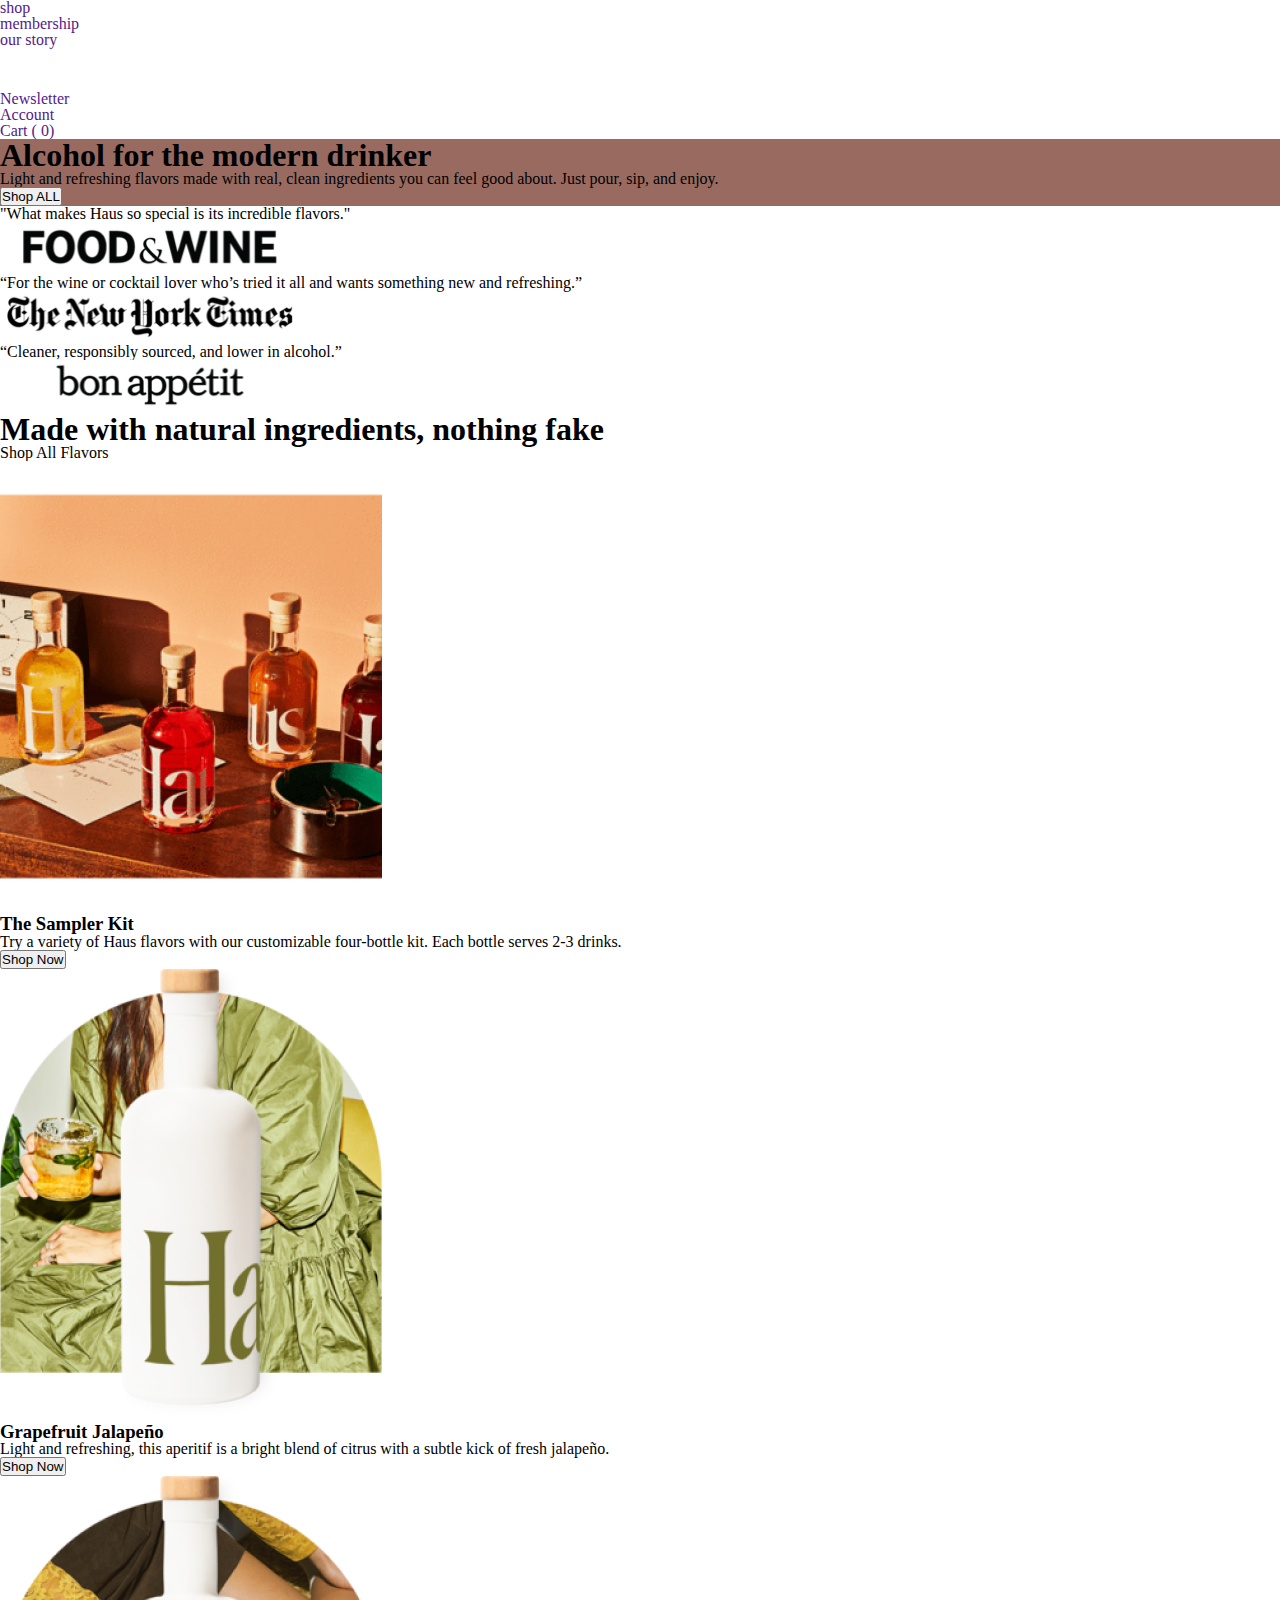
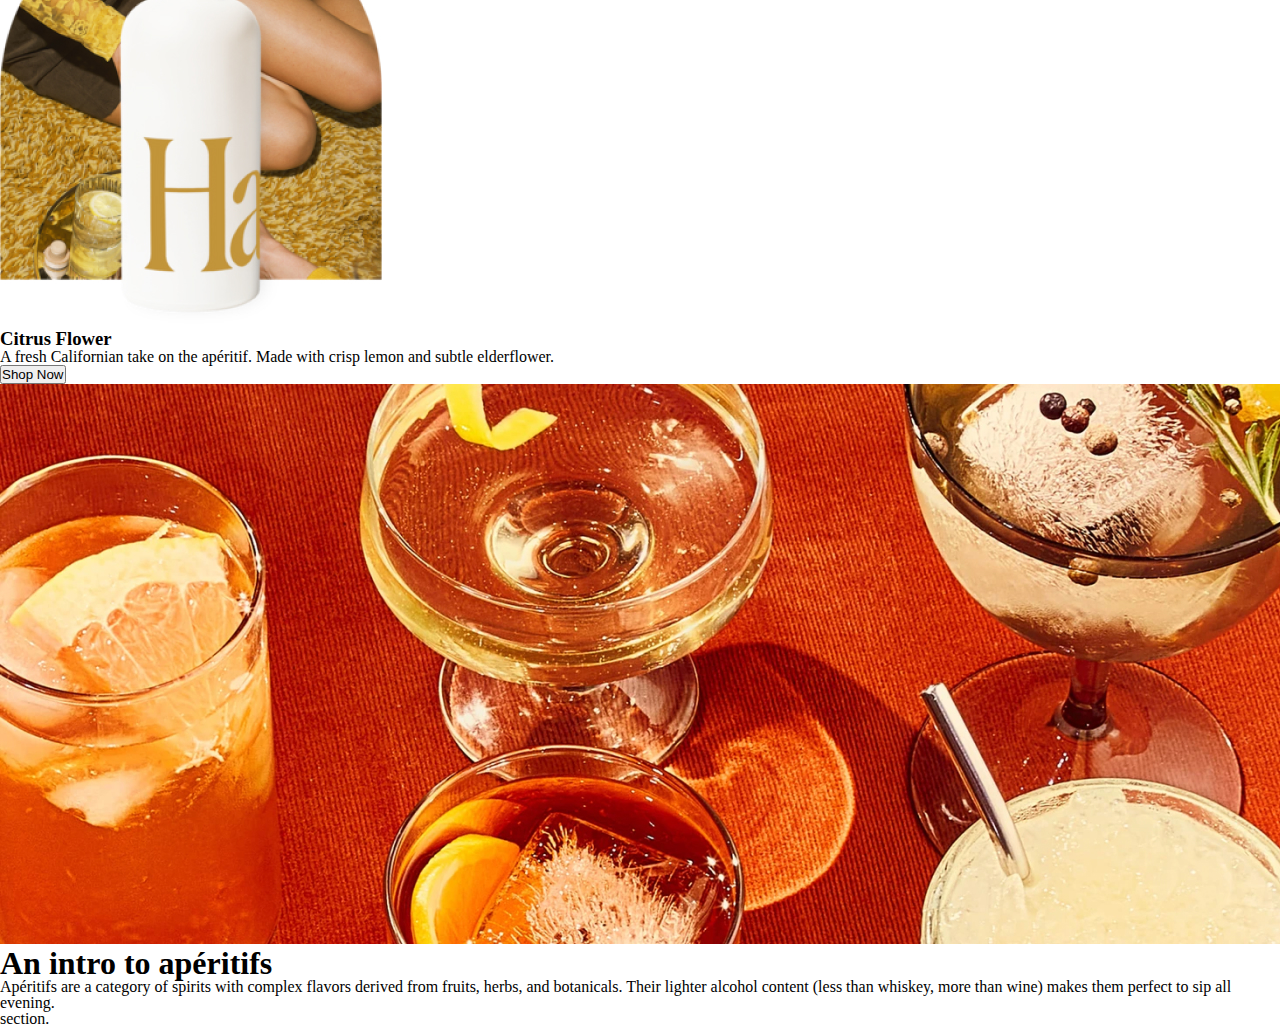
==== index.html @ b7e32de2 "added one more section" ====
<!DOCTYPE html>
<html lang="en">
<head>
    <meta charset="UTF-8">
    <meta name="viewport" content="width=device-width, initial-scale=1.0">
    <link rel="stylesheet" href="./css/reset.css">
    <link rel="stylesheet" href="./css/styles.css">
    <link href="//fonts.googleapis.com/css2?family=Roboto:wght@400;500;700;900&display=swap"  rel="stylesheet">
    <title>Haus</title>
</head>
<body>
    <div class="wrapper">
        <header class="header">

            <nav class="header_nav">
                    <ul class="nav_list">
                        <li class="nav_item"><a href="" class="nav_link">shop</a></li>
                        <li class="nav_item"><a href="" class="nav_link">membership</a></li>
                        <li class="nav_item"><a href="" class="nav_link">our story</a></li>
                    </ul>
            </nav>

            <div class="header_logo">
                <img src="./images/Vector.svg" alt="logo" class="logo_image">
            </div>

            <div class="header_block">
                <ul class="nav_list">
                    <li class="nav_item"><a href="" class="nav_link">Newsletter</a></li>
                    <li class="nav_item"><a href="" class="nav_link">Account</a></li>
                    <li class="nav_item"><a href="" class="nav_link">Cart ( 0)</a></li>
                </ul>
            </div>
        </header>

        <section class="drinks">
            <div class="drinks_left"></div>
            <div class="drinks_right">
                <h1 class="drinks_title">Alcohol for the modern drinker</h1>
                <p class="drinks_text">Light and refreshing flavors made with real, clean ingredients you can feel good about. Just pour, sip, and enjoy.</p>
                <button class="drinks_btn">Shop ALL</button>
            </div>
        </section>

        <section class="brands">
            <ul class="brands_list">
                <li class="brands_item">
                    <p class="brands_text">"What makes Haus so special is its incredible flavors."</p>
                    <img src="./images/food_wine.jpg" alt="photo" class="brands_image">
                </li>
                <li class="brands_item">
                    <p class="brands_text">“For the wine or cocktail lover who’s tried it all and wants something new and refreshing.”</p>
                    <img src="./images/new_york_time.jpg" alt="photo" class="brands_image">
                </li>
                <li class="brands_item">
                    <p class="brands_text">“Cleaner, responsibly sourced, and lower in alcohol.”</p>
                    <img src="./images/bon_appertit.jpg" alt="photo" class="brands_image">
                </li>
            </ul>
        </section>

        <section class="natural">
            <h1 class="natural_title">Made with natural ingredients, nothing fake</h1>
            <p class="natural_text">Shop All Flavors</p>
            <div class="natural_block">
                <ul class="natural_list">
                    <li class="natural_item">
                        <img src="./images/natural1.jpg" alt="photo" class="natural_image">
                        <h3 class="natural_sub_title">The Sampler Kit</h3>
                        <p class="natural_sub_text">Try a variety of Haus flavors with our customizable four-bottle kit. Each bottle serves 2-3 drinks.</p>
                        <button class="natural_btn">Shop Now</button>
                    </li>
                    <li class="natural_item">
                        <img src="./images/natural2.jpg" alt="photo" class="natural_image">
                        <h3 class="natural_sub_title">Grapefruit Jalapeño</h3>
                        <p class="natural_sub_text">Light and refreshing, this aperitif is a bright blend of citrus with a subtle kick of fresh jalapeño.</p>
                        <button class="natural_btn">Shop Now</button>
                    </li>
                    <li class="natural_item">
                        <img src="./images/natural3.jpg" alt="photo" class="natural_image">
                        <h3 class="natural_sub_title">Citrus Flower</h3>
                        <p class="natural_sub_text">A fresh Californian take on the apéritif. Made with crisp lemon and subtle elderflower.</p>
                        <button class="natural_btn">Shop Now</button>
                    </li>
                </ul>
            </div>
        </section>

        <section class="lemonade">
            <div class="lemonade_block">
                <img src="./images/lemonade.jpg" alt="photo" class="lemonade_image">
            </div>

            <div class="lemonade_text_block">
                <h1 class="lemonade_title">An intro to apéritifs</h1>
                <p class="lemonade_text">Apéritifs are a category of spirits with complex flavors derived from fruits, herbs, and botanicals. Their lighter alcohol content (less than whiskey, more than wine) makes them perfect to sip all evening.</p>
            </div>
        </section>

        section.
    </div>
</body>
</html>
---- css/styles.css ----
.drinks_left {
    background-image: url(/images/drinks.jpg);
}

.drinks_right {
    background-color: #996B60;
}
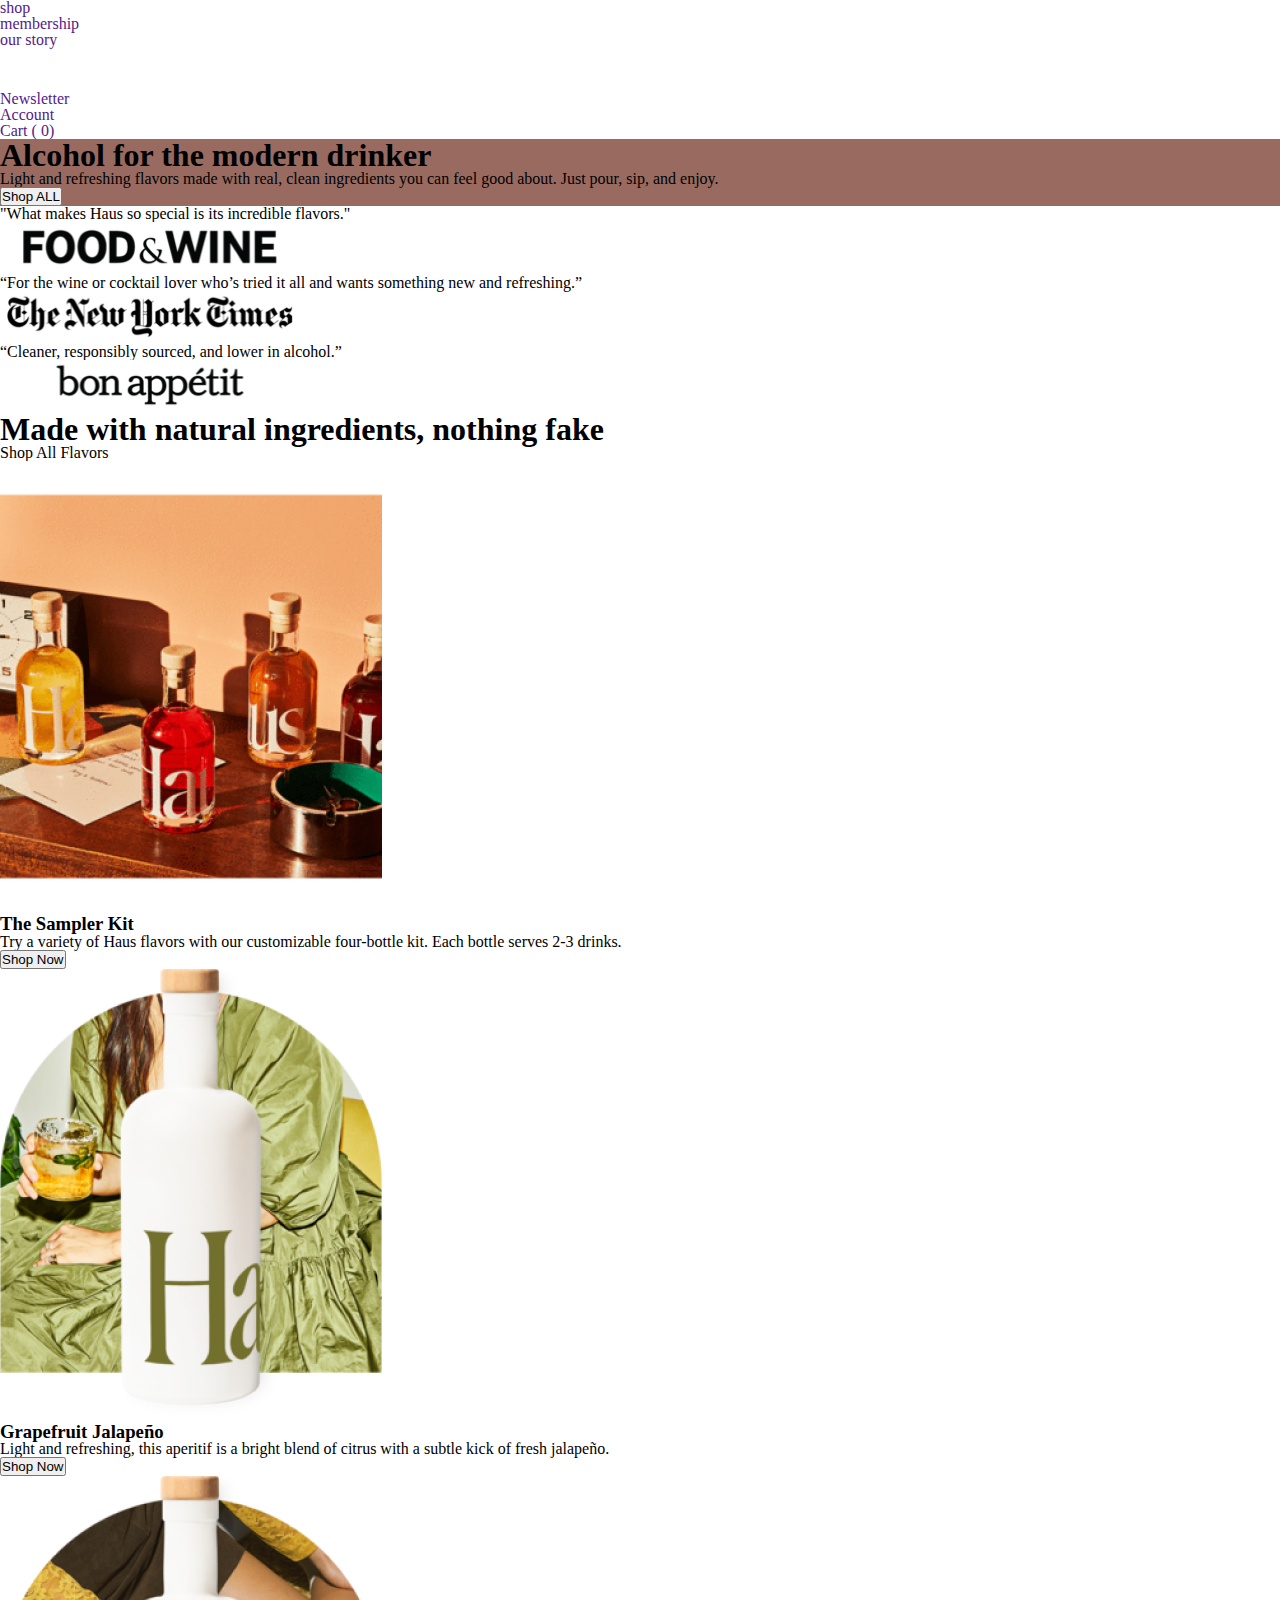
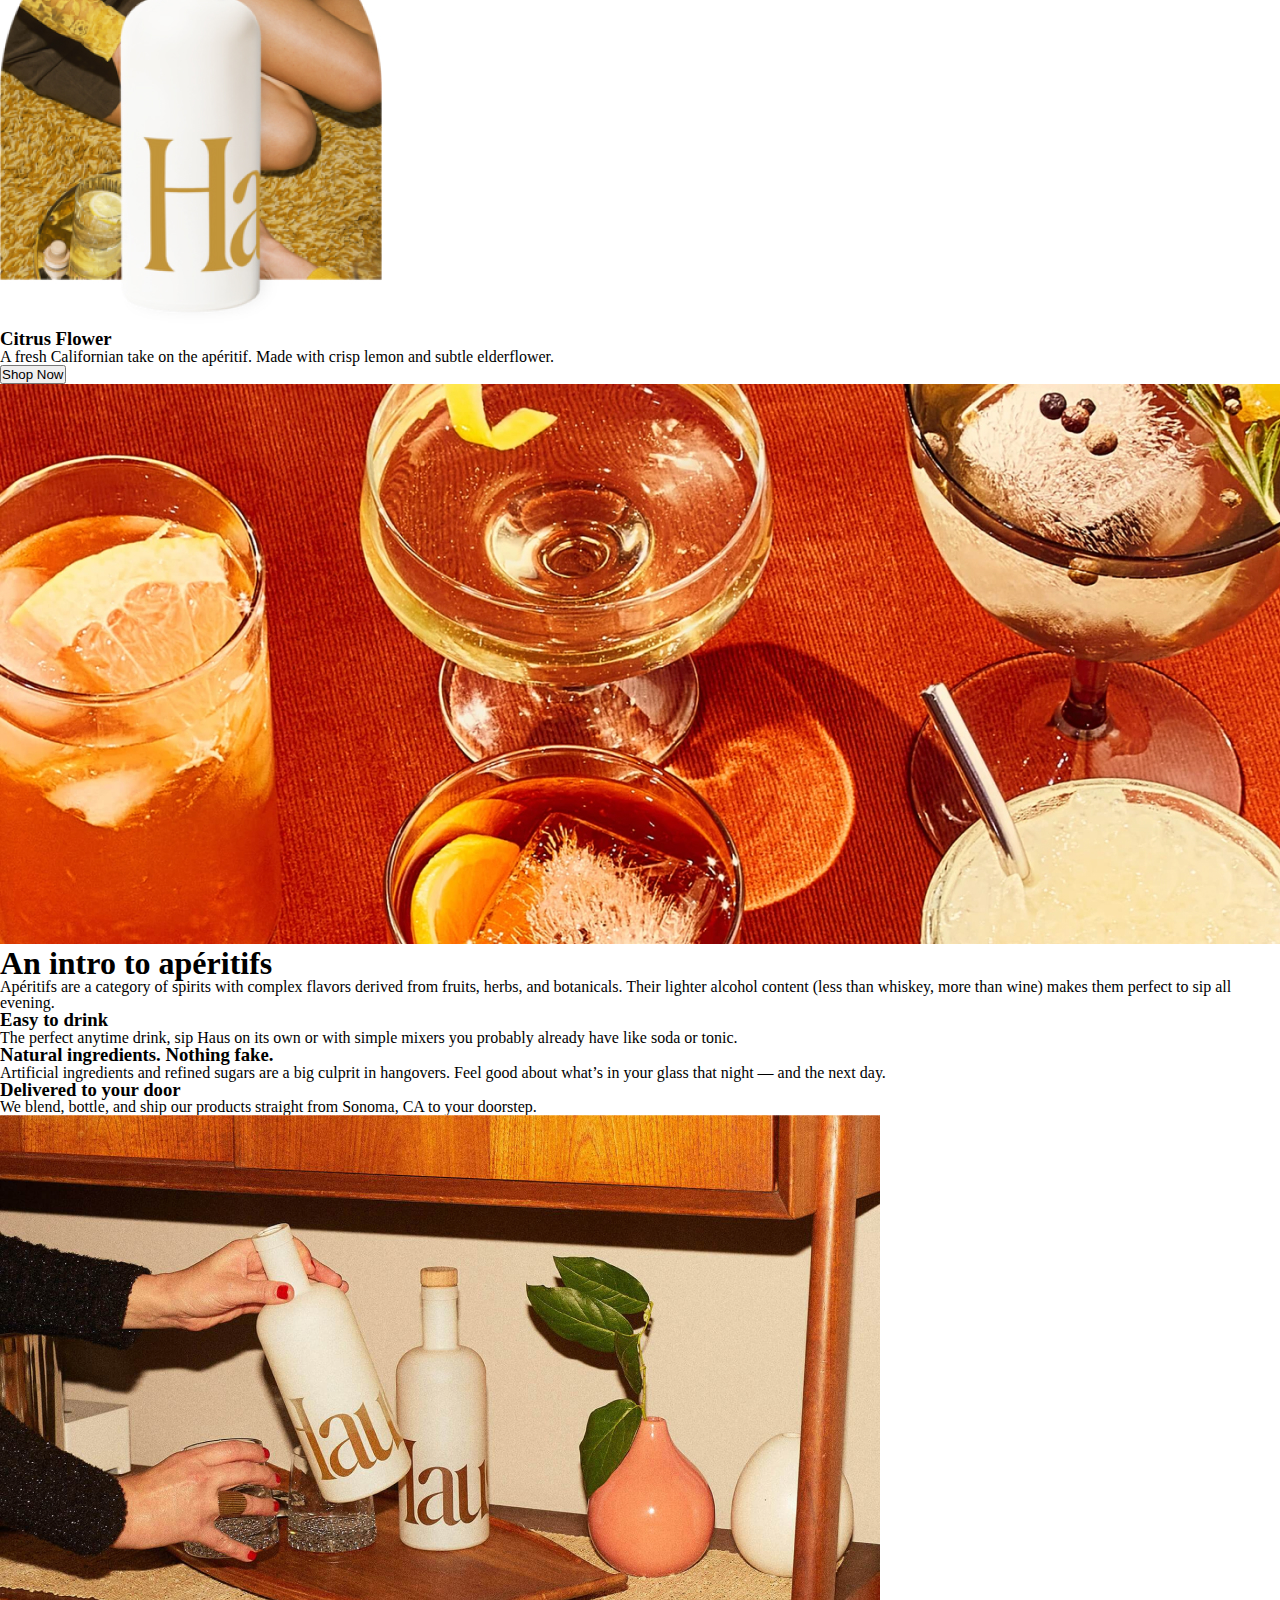
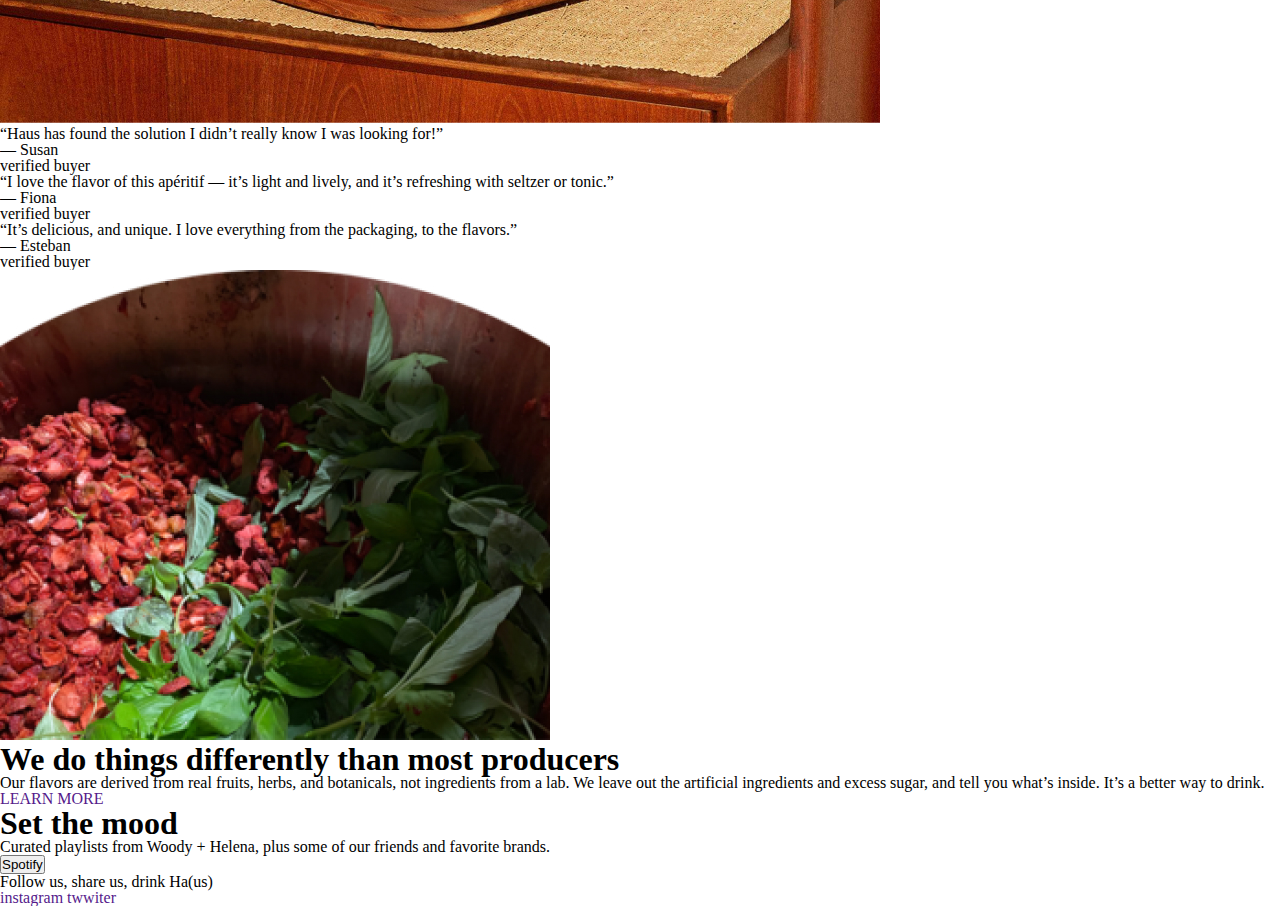
==== commit b9734c73: "added almost full markup" ====
--- a/index.html
+++ b/index.html
@@ -97,7 +97,73 @@
             </div>
         </section>
 
-        section.
+        <section class="easy">
+            <div class="easy_left">
+                <ul class="easy_list">
+                    <li class="easy_item">
+                        <h3 class="easy_title">Easy to drink</h3>
+                        <p class="easy_text">The perfect anytime drink, sip Haus on its own or with simple mixers you probably already have like soda or tonic.</p>
+                    </li>
+                    <li class="easy_item">
+                        <h3 class="easy_title">Natural ingredients. Nothing fake.</h3>
+                        <p class="easy_text">Artificial ingredients and refined sugars are a big culprit in hangovers. Feel good about what’s in your glass that night — and the next day.</p>
+                    </li>
+                    <li class="easy_item">
+                        <h3 class="easy_title">Delivered to your door</h3>
+                        <p class="easy_text">We blend, bottle, and ship our products straight from Sonoma, CA to your doorstep.</p>
+                    </li>
+                </ul>
+            </div>
+            <div class="easy_right">
+                <img src="./images/easy.jpg" alt="" class="easy_image">
+            </div>
+        </section>
+
+        <section class="notes">
+            <ul class="notes_list">
+                <li class="notes_item">
+                    <p class="notes_text">“Haus has found the solution I didn’t really know I was looking for!”</p>
+                    <p class="notes_text">— Susan</p>
+                    <p class="notes_sub_text">verified buyer</p>
+                </li>
+                <li class="notes_item">
+                    <p class="notes_text">“I love the flavor of this apéritif — it’s light and lively, and it’s refreshing with seltzer or tonic.”</p>
+                    <p class="notes_text">— Fiona</p>
+                    <p class="notes_sub_text">verified buyer</p>
+                </li>
+                <li class="notes_item">
+                    <p class="notes_text">“It’s delicious, and unique. I love everything from the packaging, to the flavors.”</p>
+                    <p class="notes_text">— Esteban</p>
+                    <p class="notes_sub_text">verified buyer</p>
+                </li>
+            </ul>
+        </section>
+
+        <section class="producers">
+            <div class="producers_left">
+                <img src="./images/producers.jpg" alt="photo" class="producers_image">
+            </div>
+            <div class="producers_right">
+                <h1 class="producers_title">We do things differently than most producers</h1>
+                <p class="producers_text">Our flavors are derived from real fruits, herbs, and botanicals, not ingredients from a lab. We leave out the artificial ingredients and excess sugar, and tell you what’s inside. It’s a better way to drink.</p>
+                <a href="" class="producers_link">LEARN MORE</a>
+            </div>
+        </section>
+
+        <section class="mood">
+            <div class="mood_block">
+                <h1 class="mood_title">Set the mood</h1>
+                <p class="mood_text">Curated playlists from Woody + Helena, plus some of our friends and favorite brands.</p>
+                <button class="mood_btn">Spotify</button>
+            </div>
+
+            <div class="mood_bottom_block">
+                <p class="mood_sub_text">Follow us, share us, drink Ha(us)</p>
+                <a href="" class="mood_link">instagram</a>
+                <a href="" class="mood_link">twwiter</a>
+                <a href="" class="mood_link"></a>
+            </div>
+        </section>
     </div>
 </body>
 </html>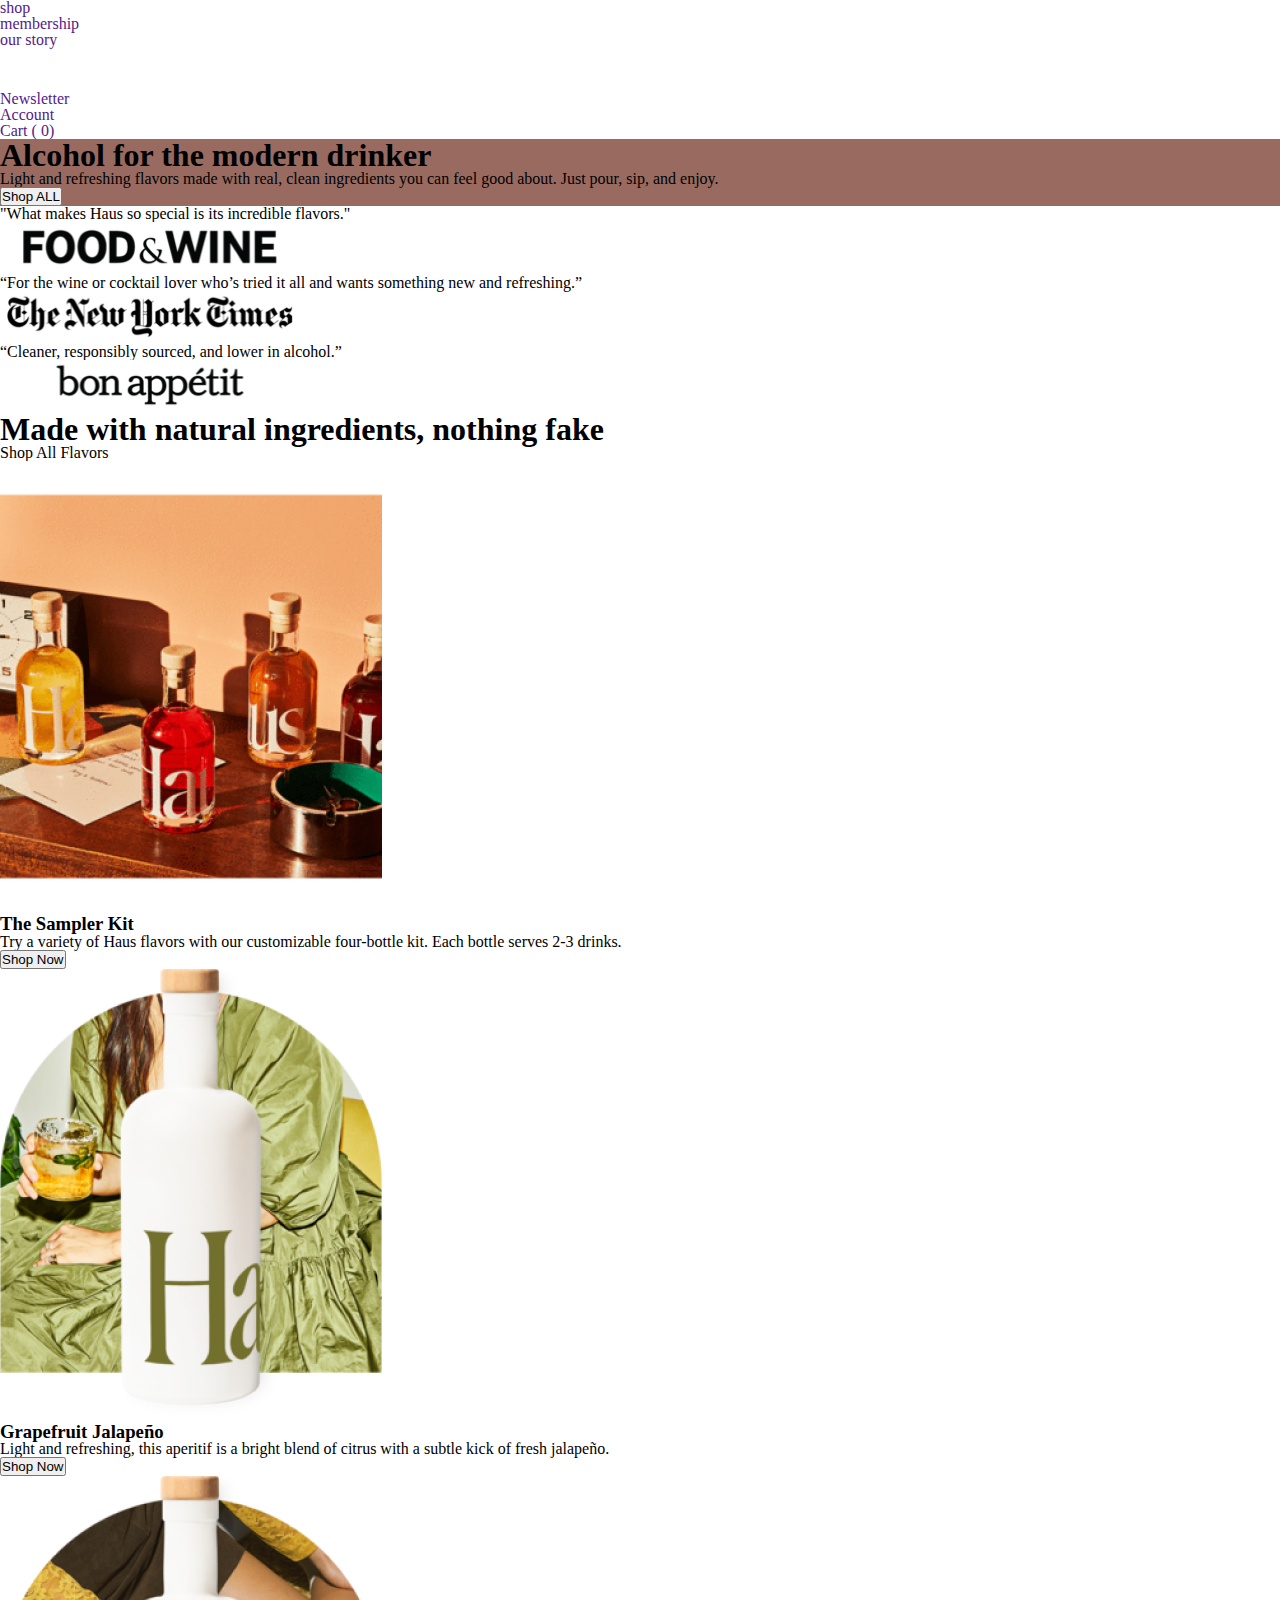
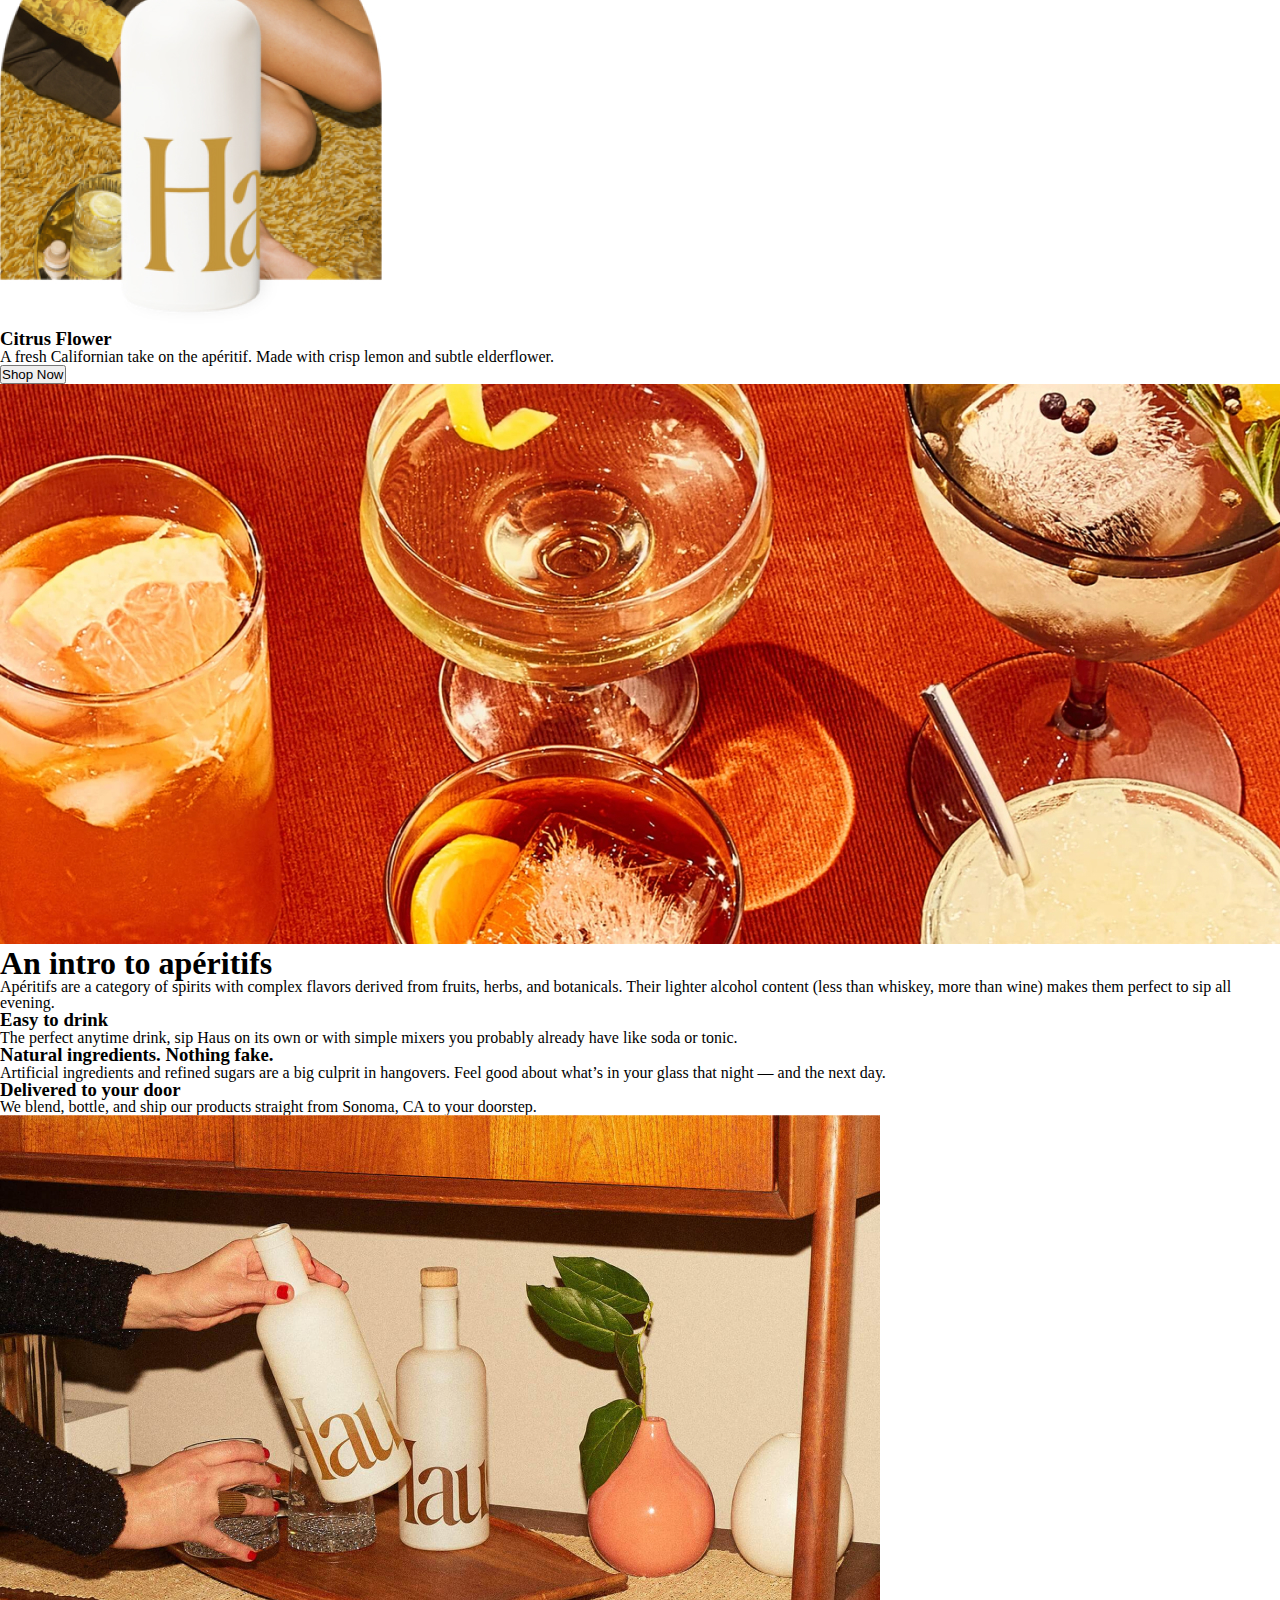
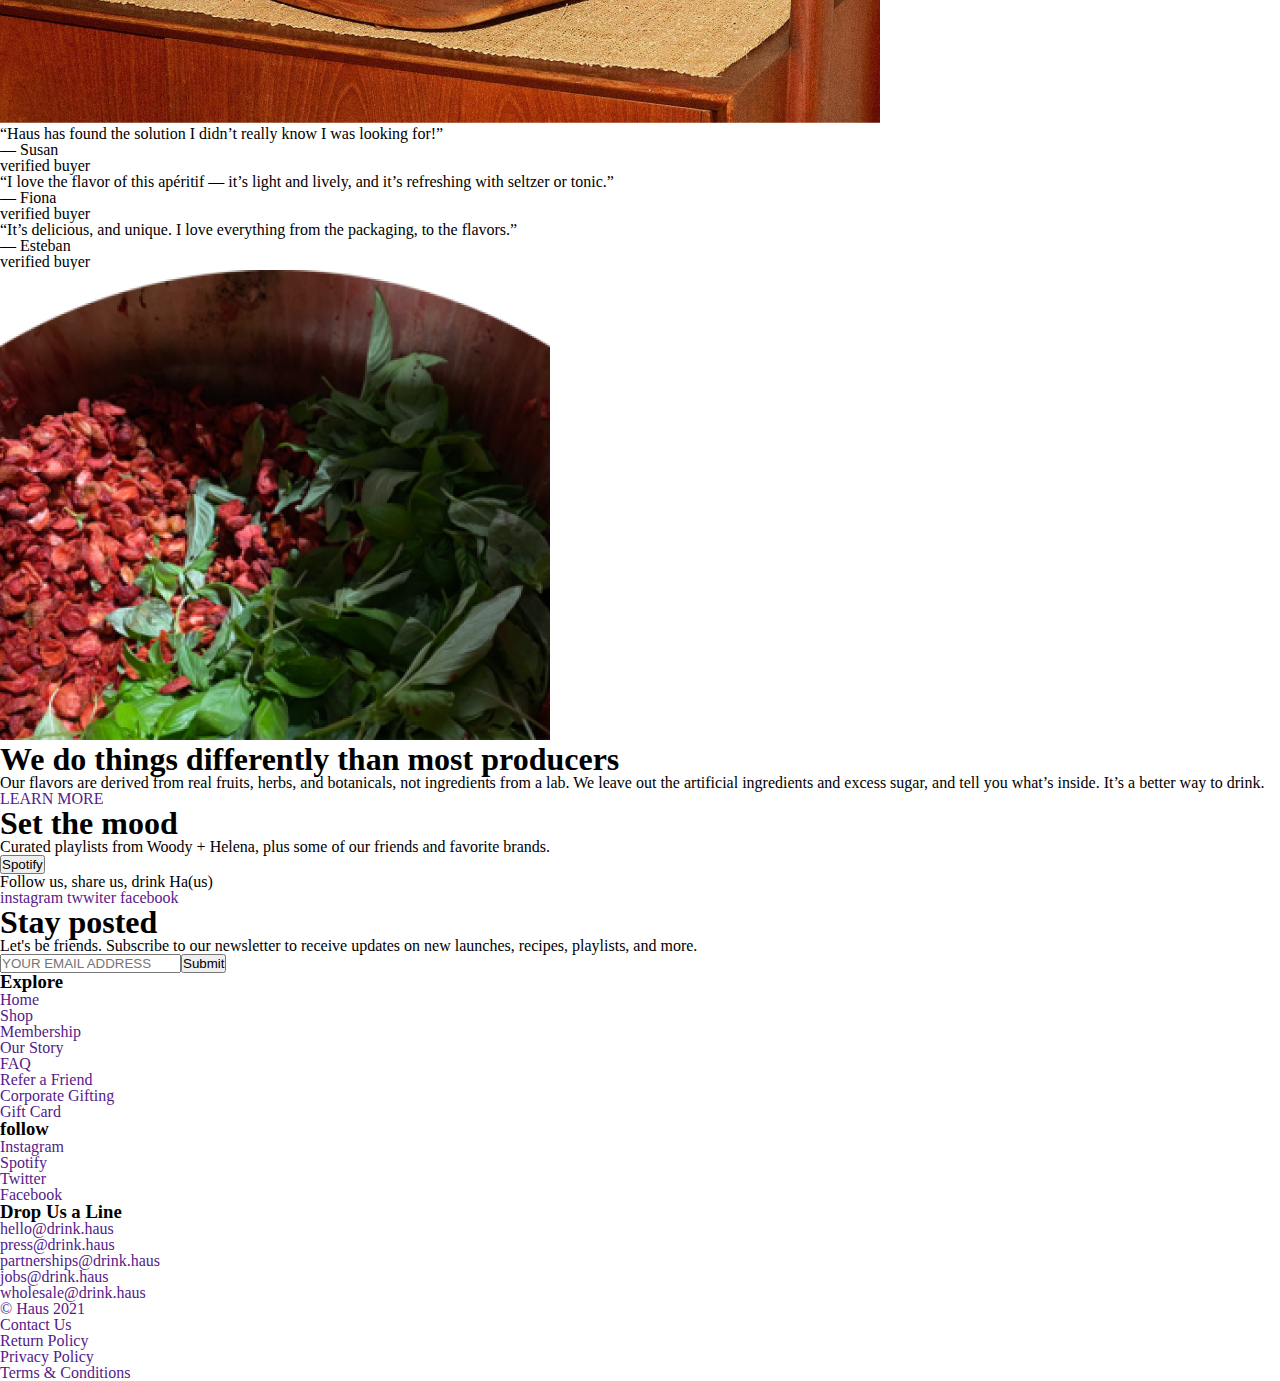
==== commit 4be4cf8c: "added full markup" ====
--- a/index.html
+++ b/index.html
@@ -161,9 +161,64 @@
                 <p class="mood_sub_text">Follow us, share us, drink Ha(us)</p>
                 <a href="" class="mood_link">instagram</a>
                 <a href="" class="mood_link">twwiter</a>
-                <a href="" class="mood_link"></a>
-            </div>
-        </section>
+                <a href="" class="mood_link">facebook</a>
+            </div>
+        </section>
+
+        <footer class="footer">
+            <div class="stay_footer_block">
+                <h1 class="stay_title">Stay posted</h1>
+                <p class="stay_text">Let's be friends. Subscribe to our newsletter to receive updates on new launches, recipes, playlists, and more.</p>
+                <div class="footer_email_block">
+                    <input type="email" class="email" placeholder="YOUR EMAIL ADDRESS"><button class="email_btn">Submit</button>
+                </div>
+            </div>
+
+            <div class="explore_block">
+                <h3 class="explore_title">Explore</h3>
+                <ul class="explore_list">
+                    <li class="explore_item"><a href="" class="explore_link">Home</a></li>
+                    <li class="explore_item"><a href="" class="explore_link">Shop</a></li>
+                    <li class="explore_item"><a href="" class="explore_link">Membership</a></li>
+                    <li class="explore_item"><a href="" class="explore_link">Our Story</a></li>
+                    <li class="explore_item"><a href="" class="explore_link">FAQ</a></li>
+                    <li class="explore_item"><a href="" class="explore_link">Refer a Friend</a></li>
+                    <li class="explore_item"><a href="" class="explore_link">Corporate Gifting</a></li>
+                    <li class="explore_item"><a href="" class="explore_link">Gift Card</a></li>
+                </ul>
+            </div>
+
+            <div class="follow_block">
+                <h3 class="follow_title">follow</h3>
+                <ul class="follow_list">
+                    <li class="follow_item"><a href="" class="follow_link">Instagram</a></li>
+                    <li class="follow_item"><a href="" class="follow_link">Spotify</a></li>
+                    <li class="follow_item"><a href="" class="follow_link">Twitter</a></li>
+                    <li class="follow_item"><a href="" class="follow_link">Facebook</a></li>
+                </ul>
+            </div>
+
+            <div class="drop_block">
+                <h3 class="drop_title">Drop Us a Line</h3>
+                <ul class="drop_list">
+                    <li class="drop_item"><a href="" class="drop_link">hello@drink.haus</a></li>
+                    <li class="drop_item"><a href="" class="drop_link">press@drink.haus</a></li>
+                    <li class="drop_item"><a href="" class="drop_link">partnerships@drink.haus</a></li>
+                    <li class="drop_item"><a href="" class="drop_link">jobs@drink.haus</a></li>
+                    <li class="drop_item"><a href="" class="drop_link">wholesale@drink.haus</a></li>
+                </ul>
+            </div>
+
+            <div class="policy_block">
+                <ul class="policy_list">
+                    <li class="policy_item"><a href="" class="policy_link">© Haus 2021</a></li>
+                    <li class="policy_item"><a href="" class="policy_link">Contact Us</a></li>
+                    <li class="policy_item"><a href="" class="policy_link">Return Policy</a></li>
+                    <li class="policy_item"><a href="" class="policy_link">Privacy Policy</a></li>
+                    <li class="policy_item"><a href="" class="policy_link">Terms & Conditions</a></li>
+                </ul>
+            </div>
+        </footer>
     </div>
 </body>
 </html>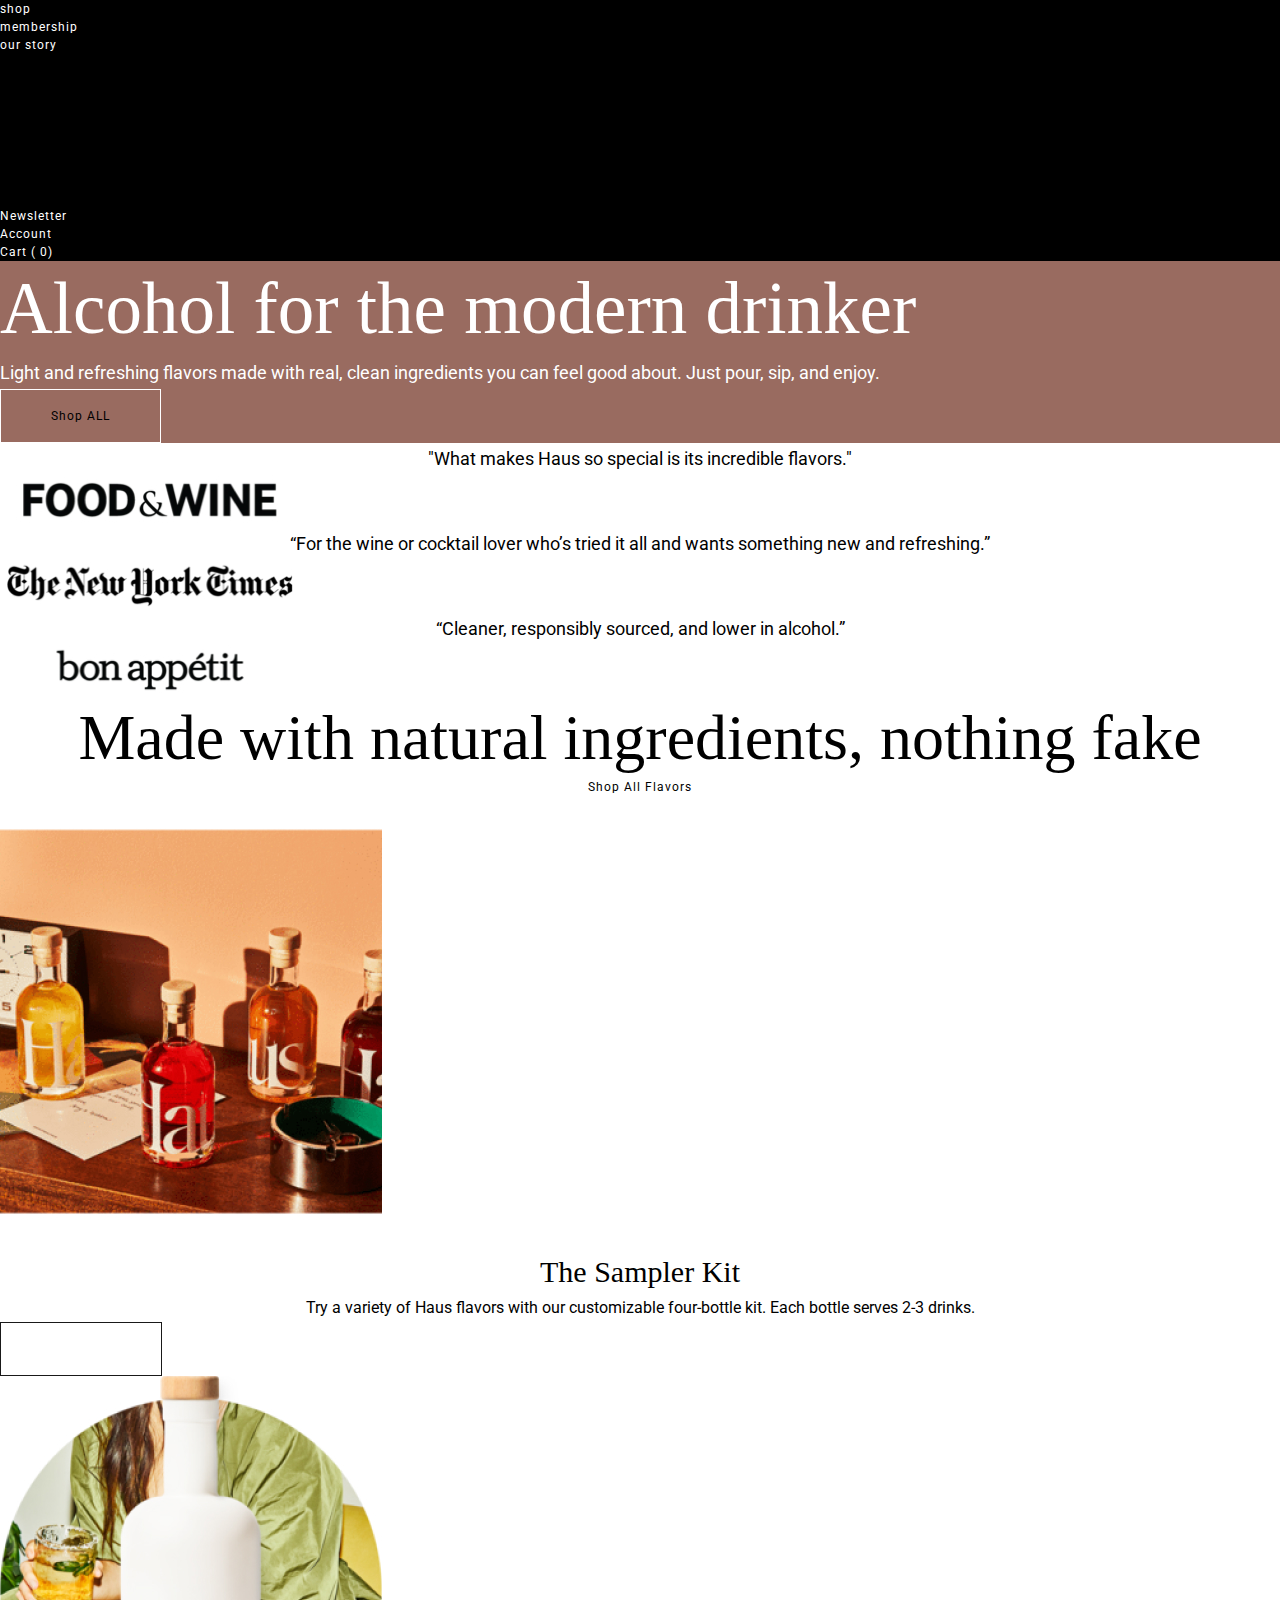
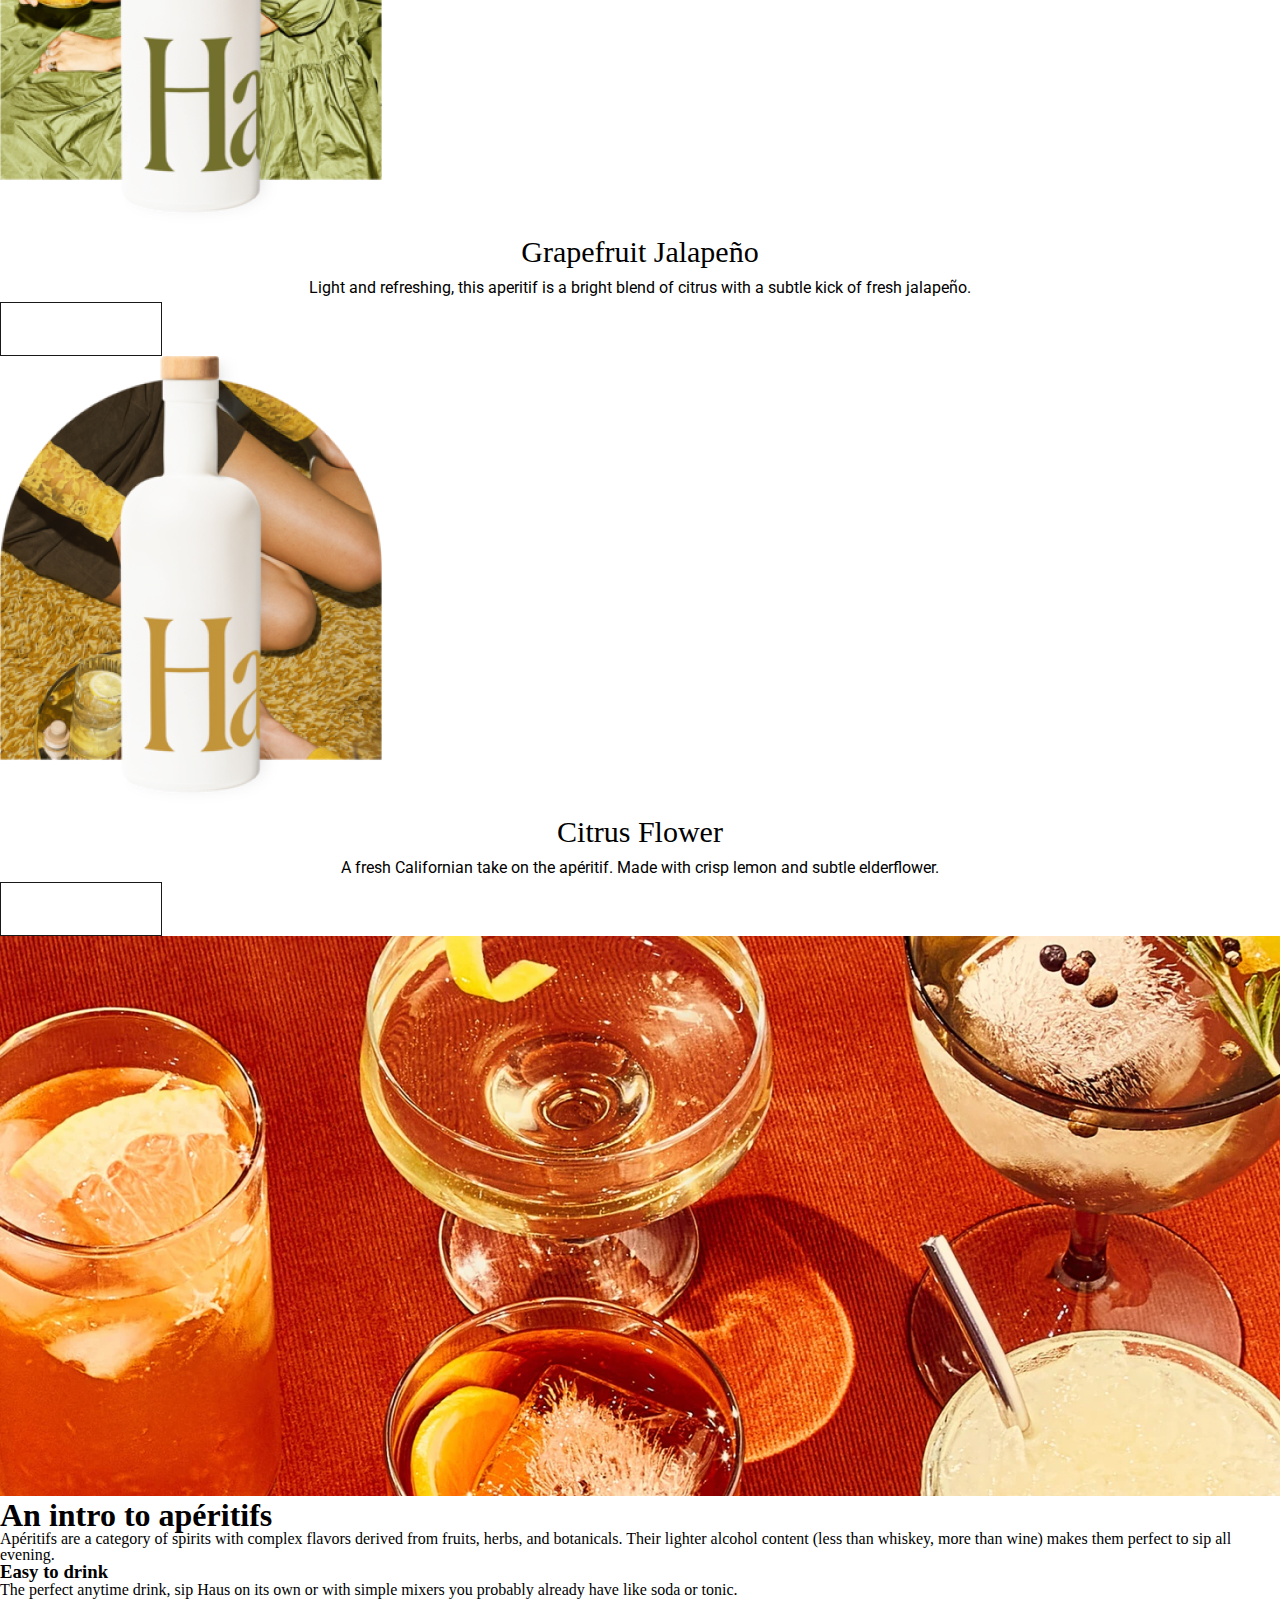
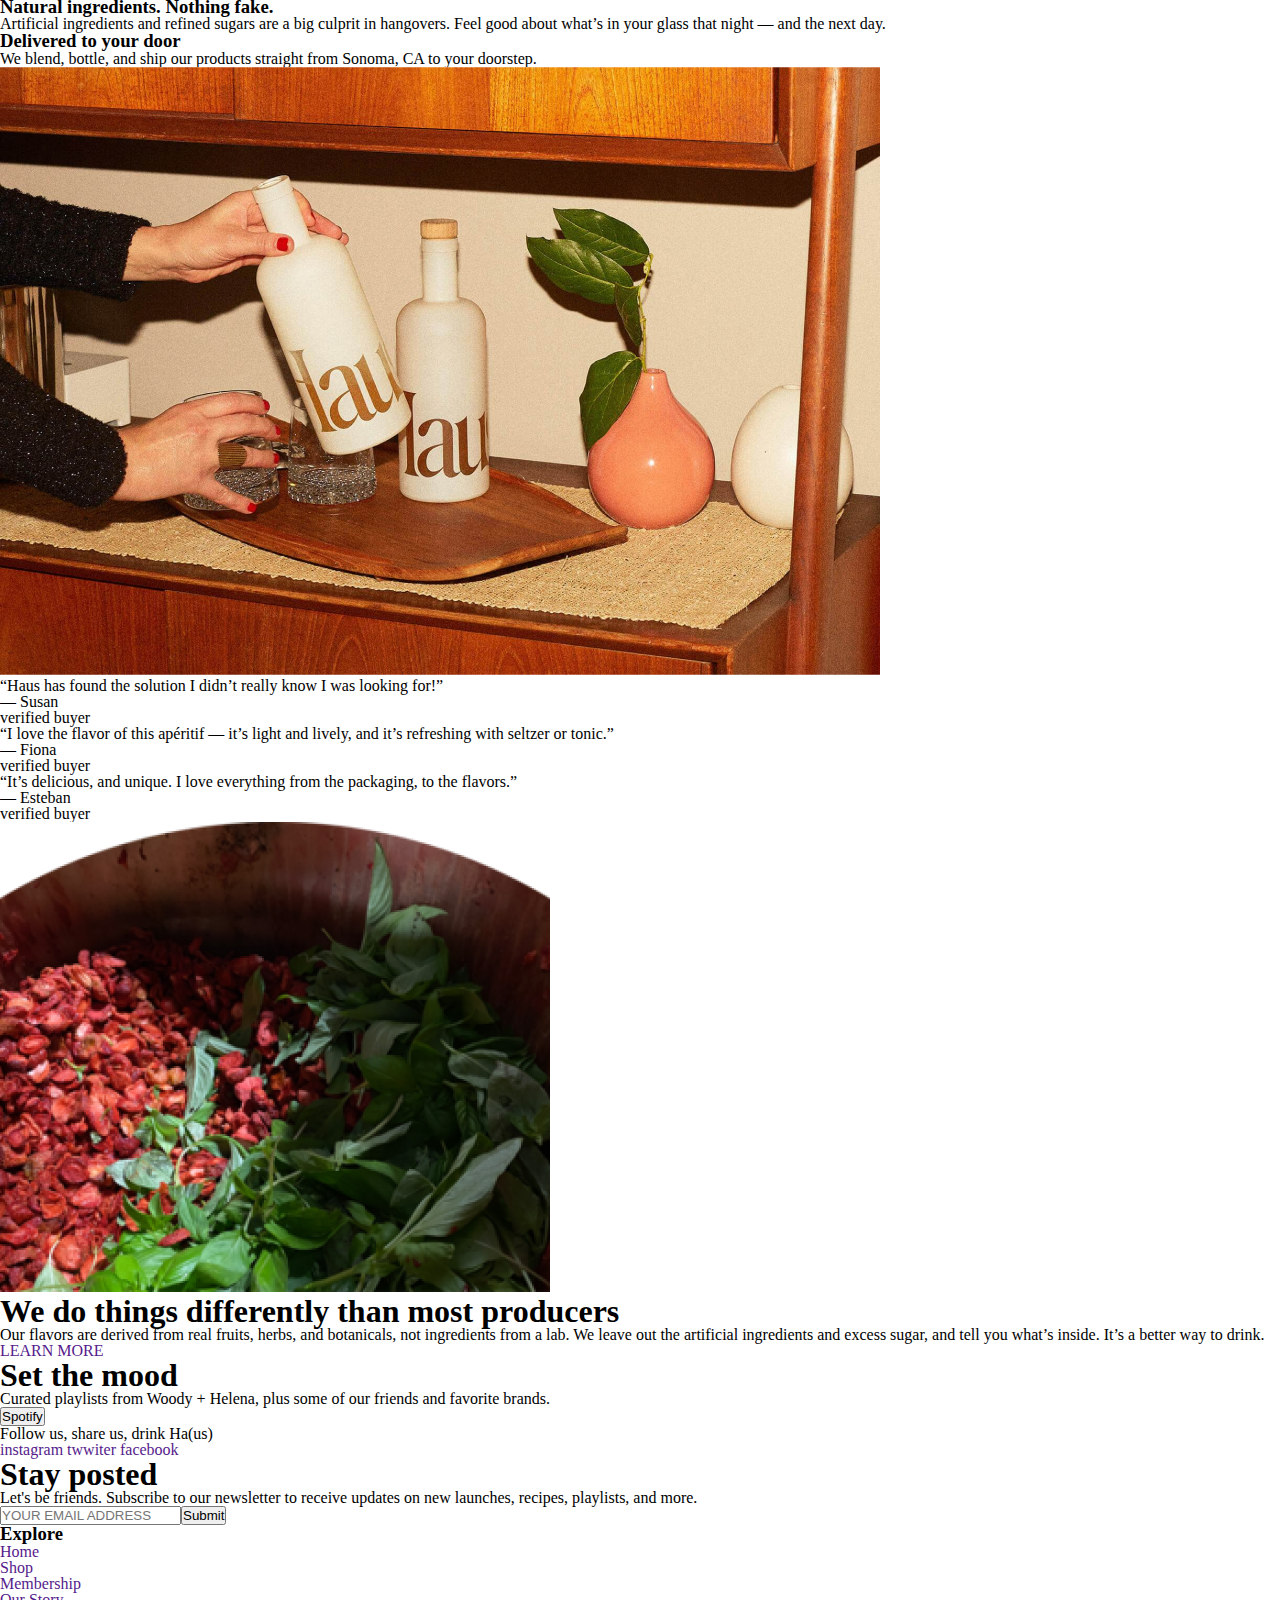
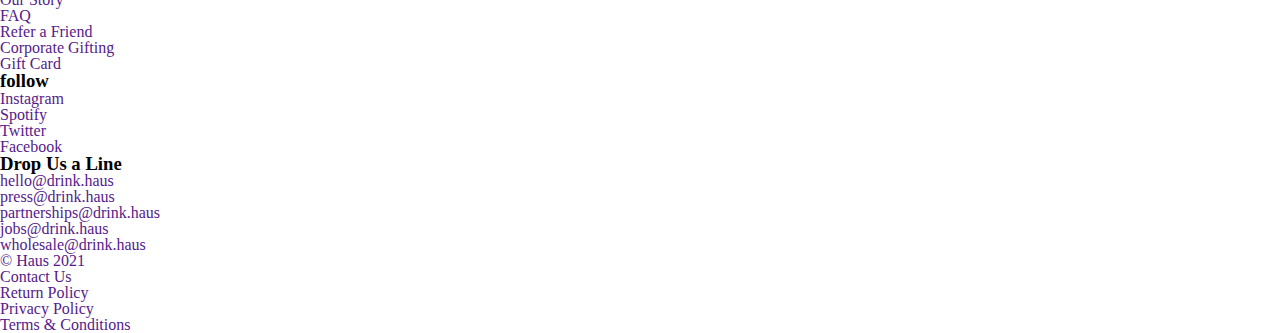
==== commit aeed61f6: "added some changes into css" ====
--- a/index.html
+++ b/index.html
@@ -21,7 +21,7 @@
             </nav>
 
             <div class="header_logo">
-                <img src="./images/Vector.svg" alt="logo" class="logo_image">
+                <svg class="icon icon-Vector"><use xlink:href="#icon-Vector"></use></svg>
             </div>
 
             <div class="header_block">
@@ -211,7 +211,7 @@
 
             <div class="policy_block">
                 <ul class="policy_list">
-                    <li class="policy_item"><a href="" class="policy_link">© Haus 2021</a></li>
+                    <li class="policy_item"><a href="" class="policy_link">&#169 Haus 2021</a></li>
                     <li class="policy_item"><a href="" class="policy_link">Contact Us</a></li>
                     <li class="policy_item"><a href="" class="policy_link">Return Policy</a></li>
                     <li class="policy_item"><a href="" class="policy_link">Privacy Policy</a></li>
--- a/css/styles.css
+++ b/css/styles.css
@@ -1,7 +1,126 @@
+/* header styles*/
+
+.header {
+    background-color: #000000;
+}
+
+.nav_link {
+    font-family: Roboto;
+    font-size: 12px;
+    font-weight: 400;
+    line-height: 18px;
+    letter-spacing: 1px;
+    text-align: left;
+    color: #FFFFFF;    
+}
+
 .drinks_left {
     background-image: url(/images/drinks.jpg);
 }
 
 .drinks_right {
     background-color: #996B60;
-}+}
+
+/* drinks styles */
+
+.drinks_title {
+    font-family: Liberation Serif;
+    font-size: 73px;
+    font-weight: 400;
+    line-height: 96px;
+    text-align: left;
+    color: #FFFFFF; 
+}
+
+.drinks_text {
+    font-family: Roboto;
+    font-size: 18px;
+    font-weight: 400;
+    line-height: 32px;
+    text-align: left;
+    color: #FFFFFF;    
+}
+
+.drinks_btn {
+    font-family: Roboto;
+    font-size: 12px;
+    font-weight: 400;
+    line-height: 14px;
+    letter-spacing: 1px;
+    text-align: center;
+    color: #000000;
+    border: 1px solid #FFFFFF;
+    background-color: inherit;
+    padding: 19px 50px;
+}
+
+/* brands styles */
+
+.brands_text {
+    font-family: Roboto;
+    font-size: 18px;
+    font-weight: 400;
+    line-height: 32px;
+    text-align: center;
+    color: #000000;
+}
+
+/* natural styles */
+
+.natural_title {
+    font-family: Liberation Serif;
+    font-size: 64px;
+    font-weight: 400;
+    line-height: 80px;
+    text-align: center;
+    color: #000000;    
+}
+
+.natural_text {
+    font-family: Roboto;
+    font-size: 12px;
+    font-weight: 400;
+    line-height: 18px;
+    letter-spacing: 1px;
+    text-align: center;
+    color: #000000;    
+}
+
+.natural_sub_title {
+    font-family: Liberation Serif;
+    font-size: 30px;
+    font-weight: 400;
+    line-height: 44px;
+    text-align: center;
+    color: #000000;    
+}
+
+.natural_sub_text {
+    font-family: Roboto;
+    font-size: 16px;
+    font-weight: 400;
+    line-height: 28px;
+    text-align: center;
+    color: #000000;    
+}
+
+.natural_btn {
+    font-family: Roboto;
+    font-size: 12px;
+    font-weight: 400;
+    line-height: 14px;
+    letter-spacing: 1px;
+    text-align: center;
+    color: #FFFFFF;
+    border: 1px solid #191919;
+    background-color: inherit;
+    padding: 19px 48px;
+}
+
+
+
+
+
+
+
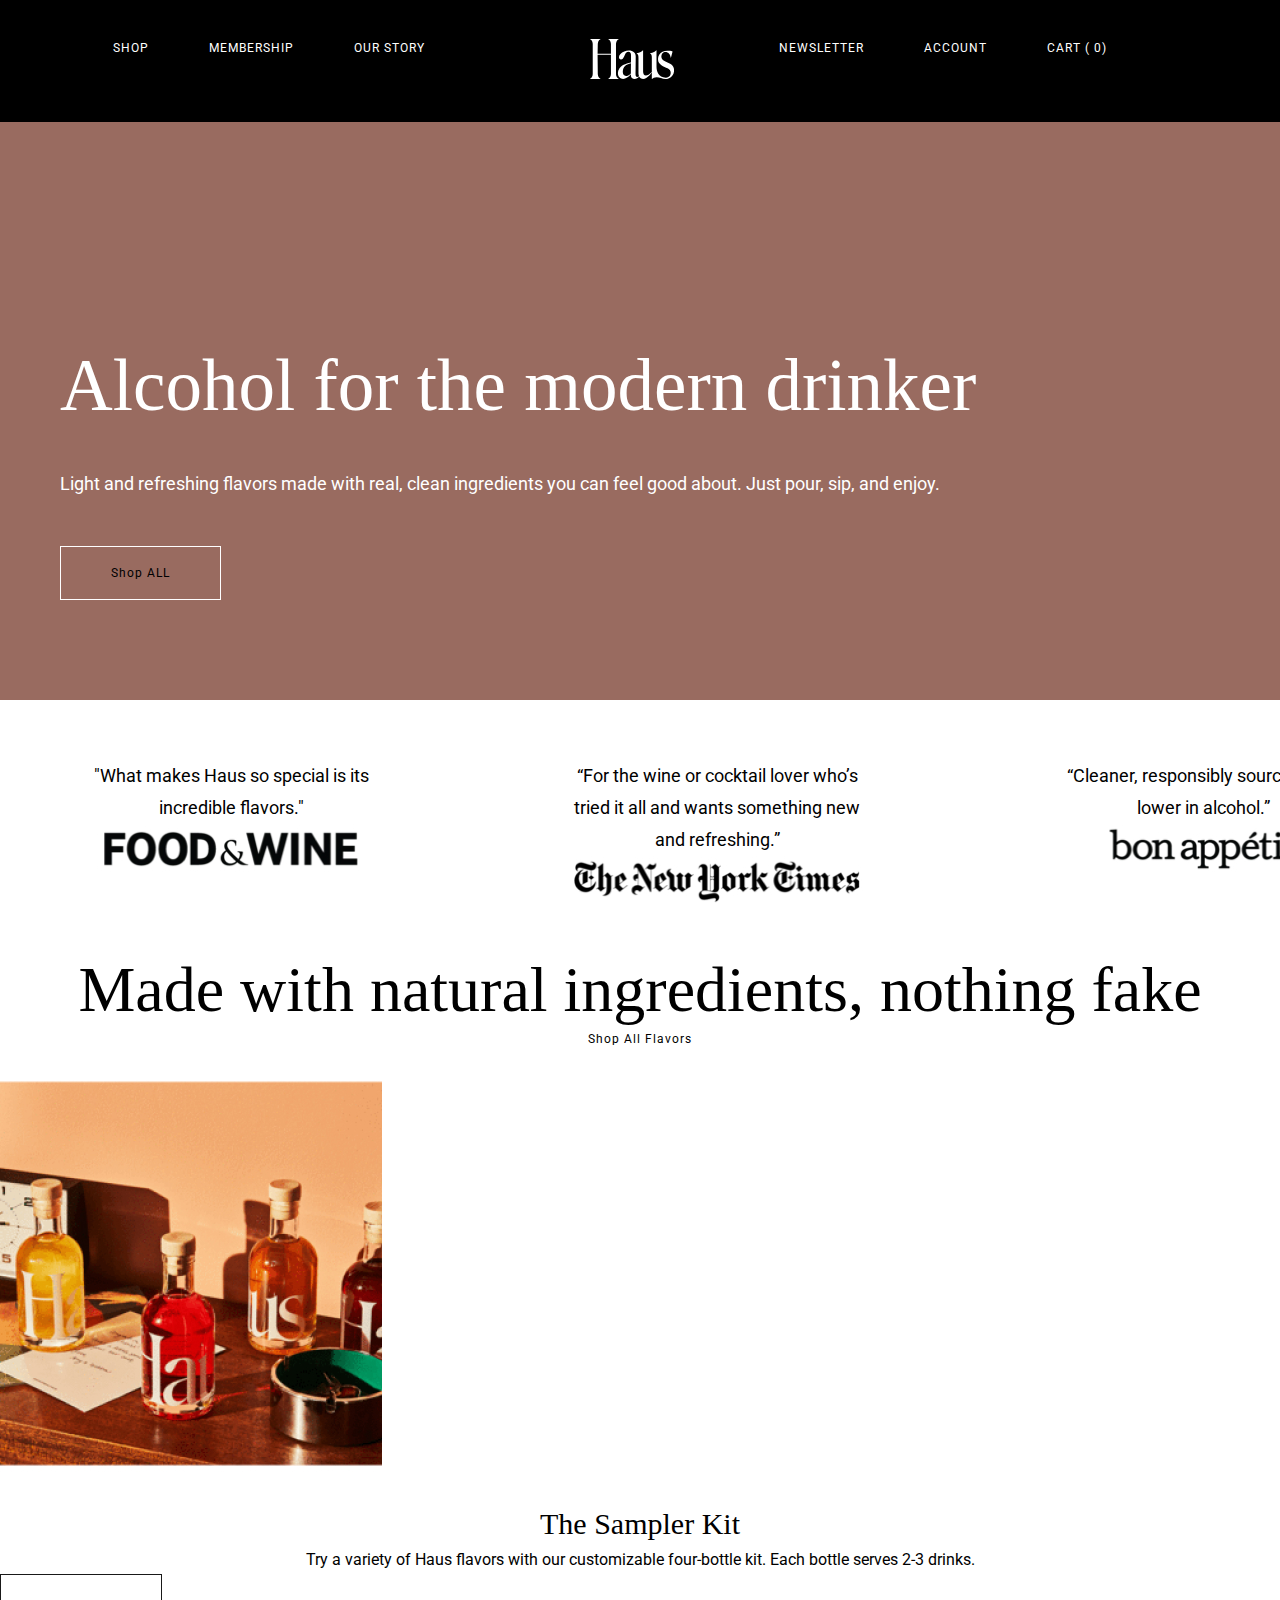
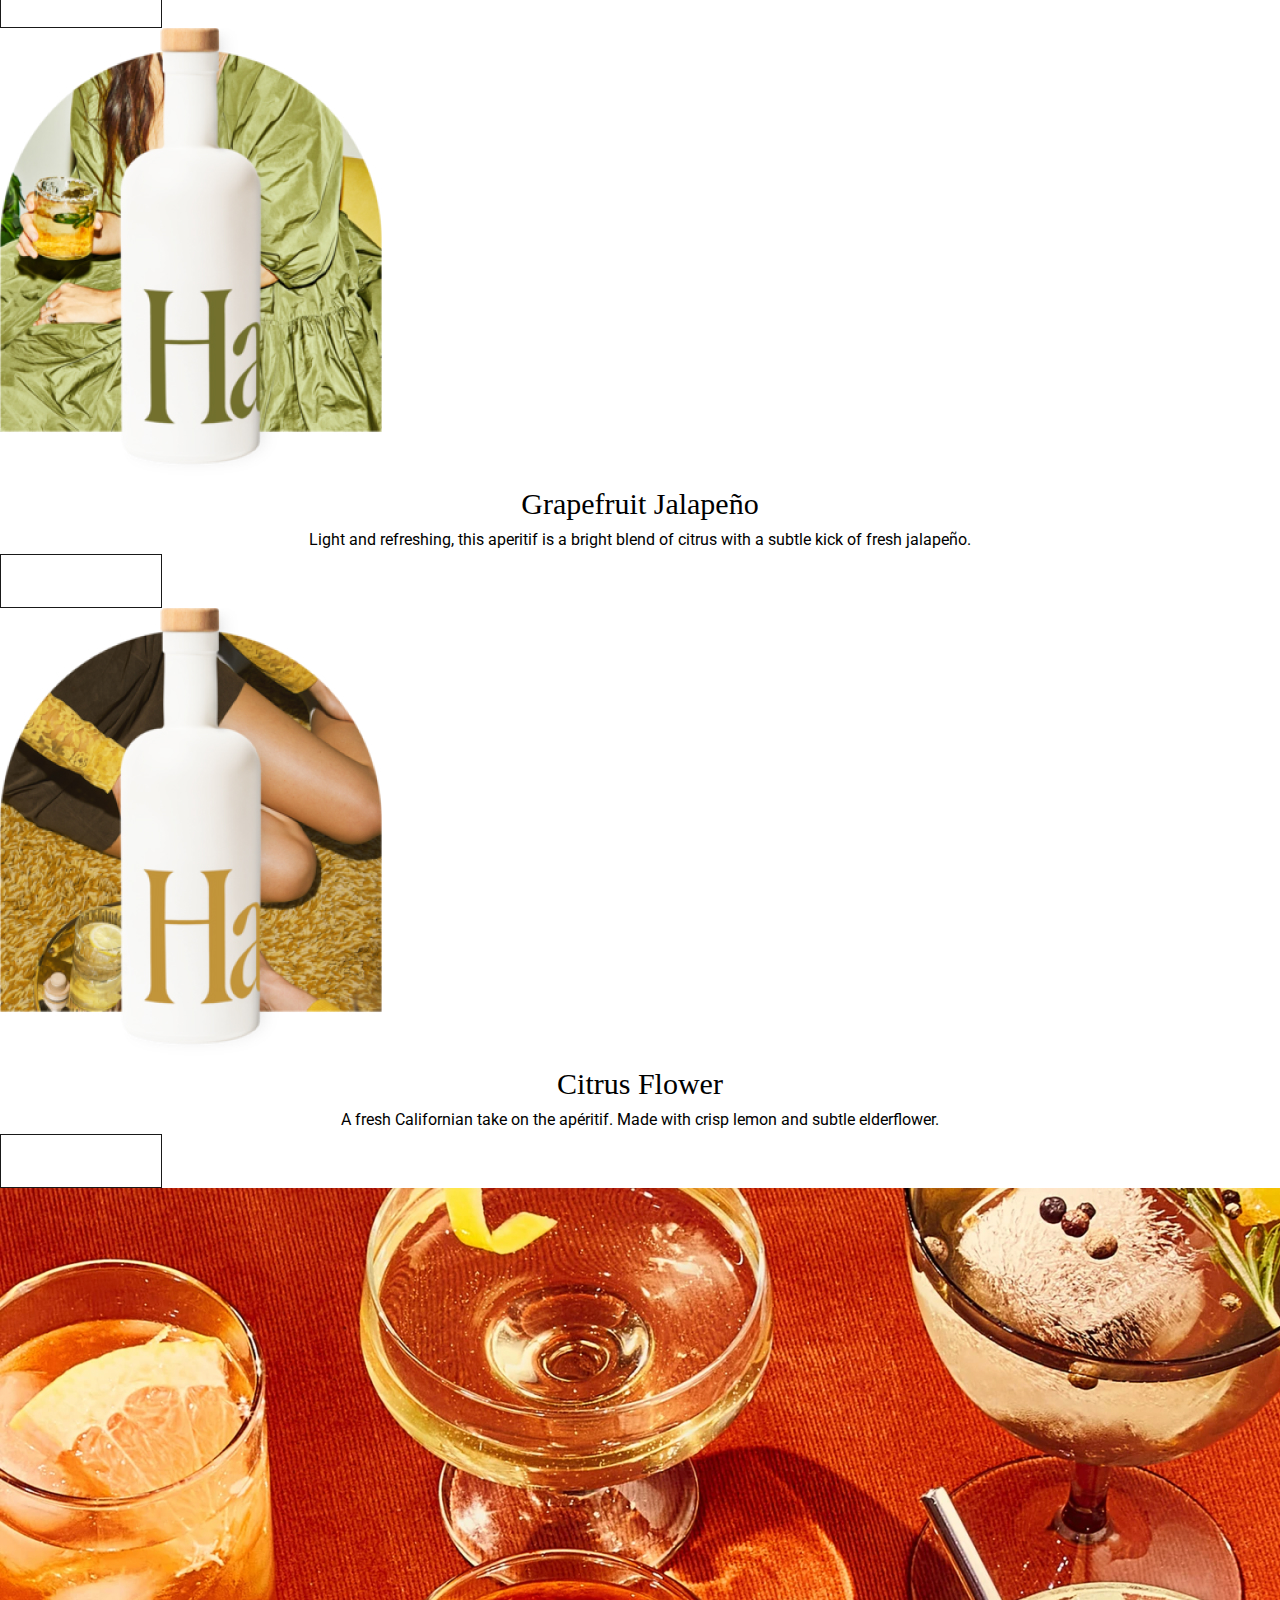
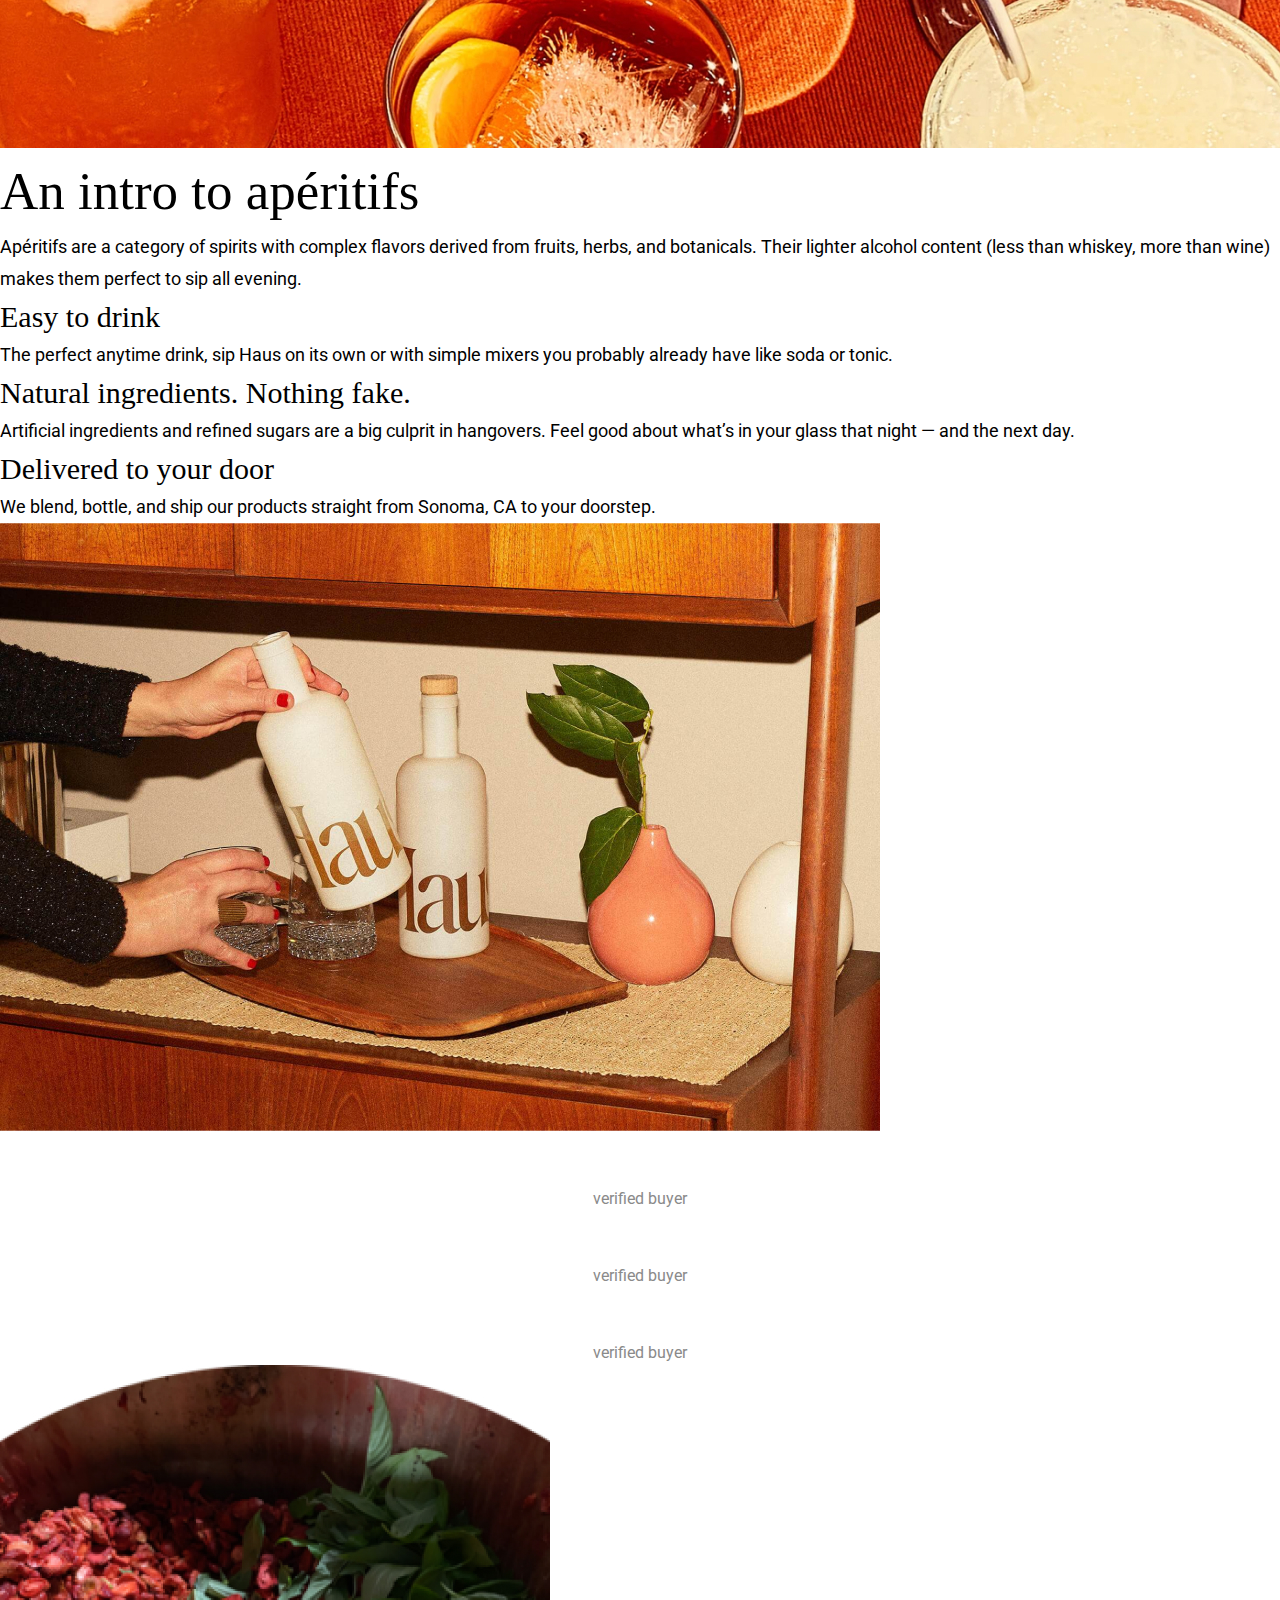
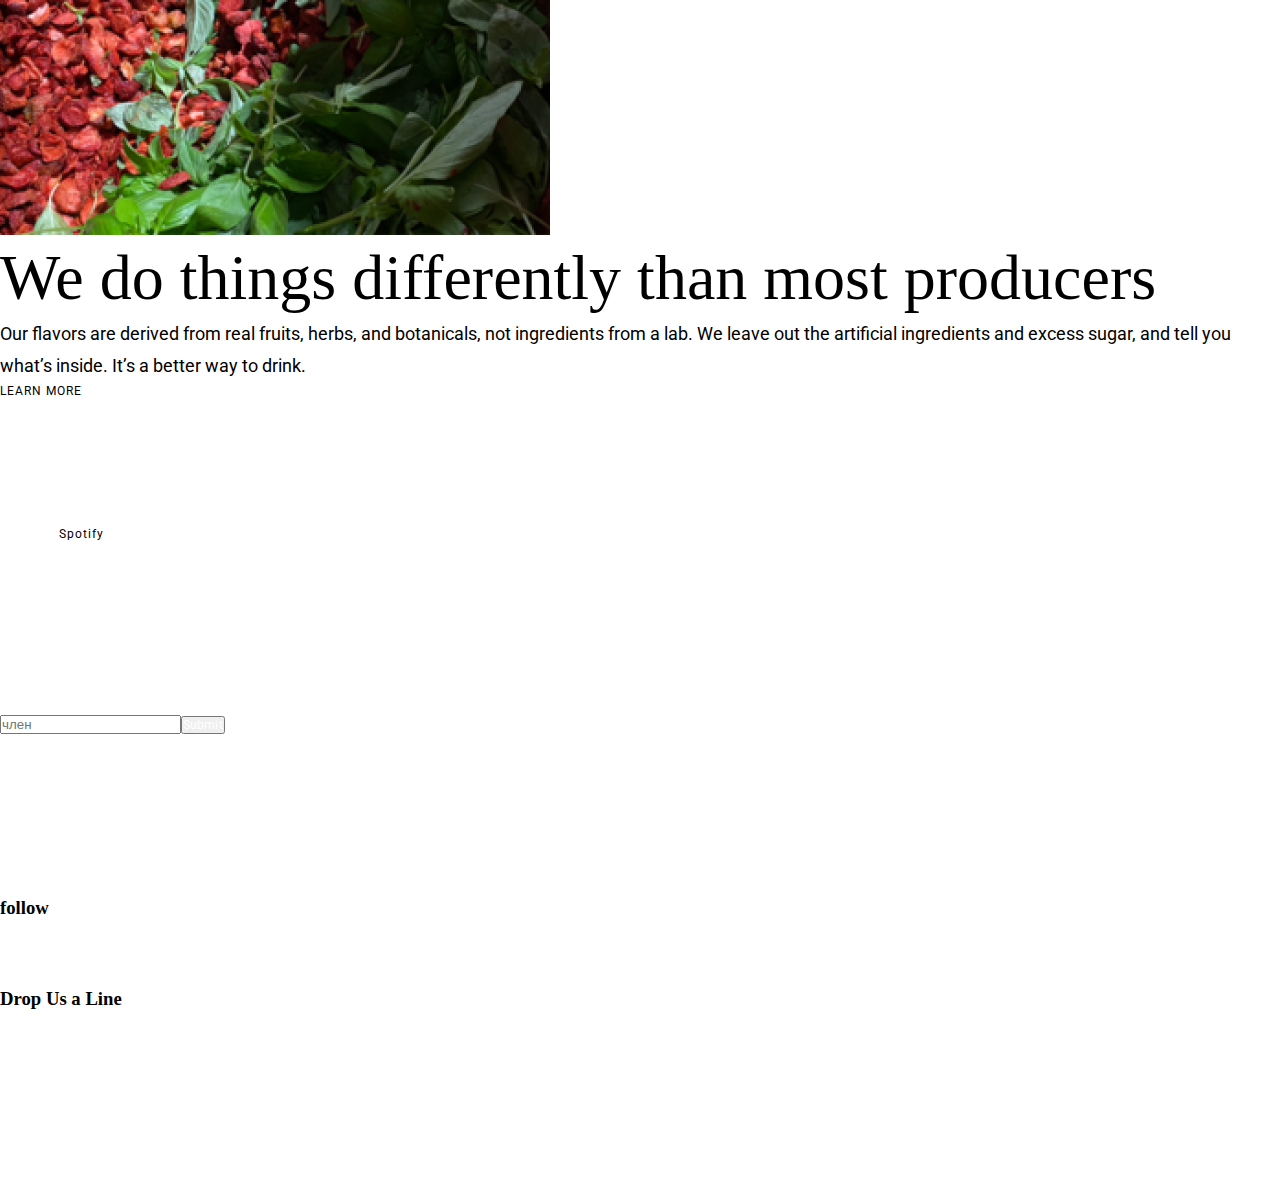
==== commit 4b5aa95b: "now web-side looks like more realistic" ====
--- a/index.html
+++ b/index.html
@@ -21,7 +21,7 @@
             </nav>
 
             <div class="header_logo">
-                <svg class="icon icon-Vector"><use xlink:href="#icon-Vector"></use></svg>
+                <svg class="icon icon-Vector"><use xlink:href="symbol-defs.svg#icon-Vector"></use></svg>
             </div>
 
             <div class="header_block">
@@ -122,17 +122,17 @@
         <section class="notes">
             <ul class="notes_list">
                 <li class="notes_item">
-                    <p class="notes_text">“Haus has found the solution I didn’t really know I was looking for!”</p>
-                    <p class="notes_text">— Susan</p>
+                    <p class="notes_upper_text">“Haus has found the solution I didn’t really know I was looking for!”</p>
+                    <p class="notes_text">— Susan   </p>
                     <p class="notes_sub_text">verified buyer</p>
                 </li>
                 <li class="notes_item">
-                    <p class="notes_text">“I love the flavor of this apéritif — it’s light and lively, and it’s refreshing with seltzer or tonic.”</p>
+                    <p class="notes_upper_text">“I love the flavor of this apéritif — it’s light and lively, and it’s refreshing with seltzer or tonic.”</p>
                     <p class="notes_text">— Fiona</p>
                     <p class="notes_sub_text">verified buyer</p>
                 </li>
                 <li class="notes_item">
-                    <p class="notes_text">“It’s delicious, and unique. I love everything from the packaging, to the flavors.”</p>
+                    <p class="notes_upper_text">“It’s delicious, and unique. I love everything from the packaging, to the flavors.”</p>
                     <p class="notes_text">— Esteban</p>
                     <p class="notes_sub_text">verified buyer</p>
                 </li>
@@ -170,7 +170,7 @@
                 <h1 class="stay_title">Stay posted</h1>
                 <p class="stay_text">Let's be friends. Subscribe to our newsletter to receive updates on new launches, recipes, playlists, and more.</p>
                 <div class="footer_email_block">
-                    <input type="email" class="email" placeholder="YOUR EMAIL ADDRESS"><button class="email_btn">Submit</button>
+                    <input type="email" class="email" placeholder="член"><button class="email_btn">Submit</button>
                 </div>
             </div>
 
--- a/css/styles.css
+++ b/css/styles.css
@@ -1,7 +1,21 @@
 /* header styles*/
 
 .header {
+    display: flex;
+    justify-content: space-around;
     background-color: #000000;
+    padding: 39px 60px 40px;
+}
+
+.nav_list {
+    display: flex;
+}
+
+.icon, .icon-Vector {
+    width: 83.97px;
+    height: 39.99px;
+    gap: 0px;
+    opacity: 0px;
 }
 
 .nav_link {
@@ -11,8 +25,12 @@
     line-height: 18px;
     letter-spacing: 1px;
     text-align: left;
-    color: #FFFFFF;    
-}
+    color: #FFFFFF;
+    margin-right: 60px;
+    text-transform: uppercase;
+}
+
+/* drinks styles */
 
 .drinks_left {
     background-image: url(/images/drinks.jpg);
@@ -20,9 +38,8 @@
 
 .drinks_right {
     background-color: #996B60;
-}
-
-/* drinks styles */
+    padding: 216px 203px 0px 60px ;
+}
 
 .drinks_title {
     font-family: Liberation Serif;
@@ -30,7 +47,8 @@
     font-weight: 400;
     line-height: 96px;
     text-align: left;
-    color: #FFFFFF; 
+    color: #FFFFFF;
+    margin-bottom: 34px;
 }
 
 .drinks_text {
@@ -39,7 +57,8 @@
     font-weight: 400;
     line-height: 32px;
     text-align: left;
-    color: #FFFFFF;    
+    color: #FFFFFF;
+    margin-bottom: 46px;
 }
 
 .drinks_btn {
@@ -53,9 +72,21 @@
     border: 1px solid #FFFFFF;
     background-color: inherit;
     padding: 19px 50px;
+    margin-bottom: 100px;
 }
 
 /* brands styles */
+
+.brands_list {
+    display: flex;
+    text-align: center;
+    padding: 60px 80px 41px 81px;
+}
+
+.brands_item {
+    margin-right: 186px;
+}
+
 
 .brands_text {
     font-family: Roboto;
@@ -118,9 +149,244 @@
     padding: 19px 48px;
 }
 
-
-
-
-
-
-
+/* lemonade styles */
+
+.lemonade_title {
+    font-family: Liberation Serif;
+    font-size: 53px;
+    font-weight: 400;
+    line-height: 80px;
+    text-align: left;
+    color: #000000;
+}
+
+.lemonade_text {
+    font-family: Roboto;
+    font-size: 18px;
+    font-weight: 400;
+    line-height: 32px;
+    text-align: left;
+    color: #000000;
+}
+
+/* easy styles */
+
+.easy_title {
+    font-family: Liberation Serif;
+    font-size: 30px;
+    font-weight: 400;
+    line-height: 44px;
+    text-align: left;
+    color: #000000;    
+}
+
+.easy_text {
+    font-family: Roboto;
+    font-size: 18px;
+    font-weight: 400;
+    line-height: 32px;
+    text-align: left;
+    color: #000000;   
+}
+
+/* notes styles */
+
+.notes_upper_text {
+    font-family: Roboto;
+    font-size: 18px;
+    font-weight: 400;
+    line-height: 32px;
+    text-align: center;
+    color: #FFFFFF;  
+}
+
+.notes_text {
+    font-family: Roboto;
+    font-size: 14px;
+    font-weight: 400;
+    line-height: 21px;
+    text-align: center;
+    color: #FFFFFF;
+}
+
+.notes_sub_text {
+    font-family: Roboto;
+    font-size: 16px;
+    font-weight: 400;
+    line-height: 24px;
+    text-align: center;
+    color: #8A8A8A;    
+}
+
+/* producers styles */
+
+.producers_title {
+    font-family: Liberation Serif;
+    font-size: 64px;
+    font-weight: 400;
+    line-height: 80px;
+    text-align: left;
+    color:#000000;  
+}
+
+.producers_text {
+    font-family: Roboto;
+    font-size: 18px;
+    font-weight: 400;
+    line-height: 32px;
+    text-align: left;
+    color: #000000;
+}
+
+.producers_link {
+    font-family: Roboto;
+    font-size: 12px;
+    font-weight: 400;
+    line-height: 18px;
+    letter-spacing: 1px;
+    text-align: left;
+    color: #000000;
+}
+
+/* mood styles */
+
+.mood_title {
+    font-family: Liberation Serif;
+    font-size: 55px;
+    font-weight: 400;
+    line-height: 80px;
+    text-align: center;
+    color: #FFFFFF;    
+}
+
+.mood_text {
+    font-family: Roboto;
+    font-size: 16px;
+    font-weight: 400;
+    line-height: 28px;
+    text-align: center;
+    color: #FFFFFF;    
+}
+
+.mood_btn {
+    font-family: Roboto;
+    font-size: 12px;
+    font-weight: 400;
+    line-height: 14px;
+    letter-spacing: 1px;
+    text-align: center;
+    color: #000000;
+    border: 1px solid #FFFFFF;
+    background-color: inherit;
+    padding: 18px 58px; 
+}
+
+.mood_sub_text {
+    font-family: Roboto;
+    font-size: 16px;
+    font-weight: 400;
+    line-height: 28px;
+    text-align: center;
+    color: #FFFFFF;    
+}
+
+.mood_link {
+    font-family: Roboto;
+    font-size: 16px;
+    font-weight: 400;
+    line-height: 28px;
+    text-align: center;
+    color: #FFFFFF;    
+}
+
+/* footer styles */
+
+.stay_title {
+    font-family: Liberation Serif;
+    font-size: 42px;
+    font-weight: 400;
+    line-height: 72px;
+    text-align: left;
+    color: #FFFFFF;    
+}
+
+.stay_text {
+    font-family: Roboto;
+    font-size: 18px;
+    font-weight: 400;
+    line-height: 27px;
+    text-align: left;
+    color: #FFFFFF;
+}
+
+.email_btn {
+    font-family: Roboto;
+    font-size: 12px;
+    font-weight: 400;
+    line-height: 14px;
+    letter-spacing: 0.11999999731779099px;
+    text-align: center;
+    color: #FFFFFF;
+}
+
+.explore_title {
+    font-family: Roboto;
+    font-size: 14px;
+    font-weight: 400;
+    line-height: 21px;
+    text-align: left;
+    color: #FFFFFF;
+}
+
+.explore_link {
+    font-family: Roboto;
+    font-size: 12px;
+    font-weight: 400;
+    line-height: 18px;
+    letter-spacing: 1px;
+    text-align: left;
+    color: #FFFFFF99;
+}
+
+.follow_link {
+    font-family: Roboto;
+    font-size: 12px;
+    font-weight: 400;
+    line-height: 18px;
+    letter-spacing: 1px;
+    text-align: left;
+    color: #FFFFFF99;
+}
+
+.drop_link {
+    font-family: Roboto;
+    font-size: 12px;
+    font-weight: 400;
+    line-height: 18px;
+    letter-spacing: 1px;
+    text-align: left;
+    color: #FFFFFF99;
+}
+
+.policy_link {
+    font-family: Roboto;
+    font-size: 12px;
+    font-weight: 400;
+    line-height: 18px;
+    letter-spacing: 1px;
+    text-align: left;
+    color: #FFFFFF99;
+}
+
+
+
+
+
+
+
+
+
+
+
+
+
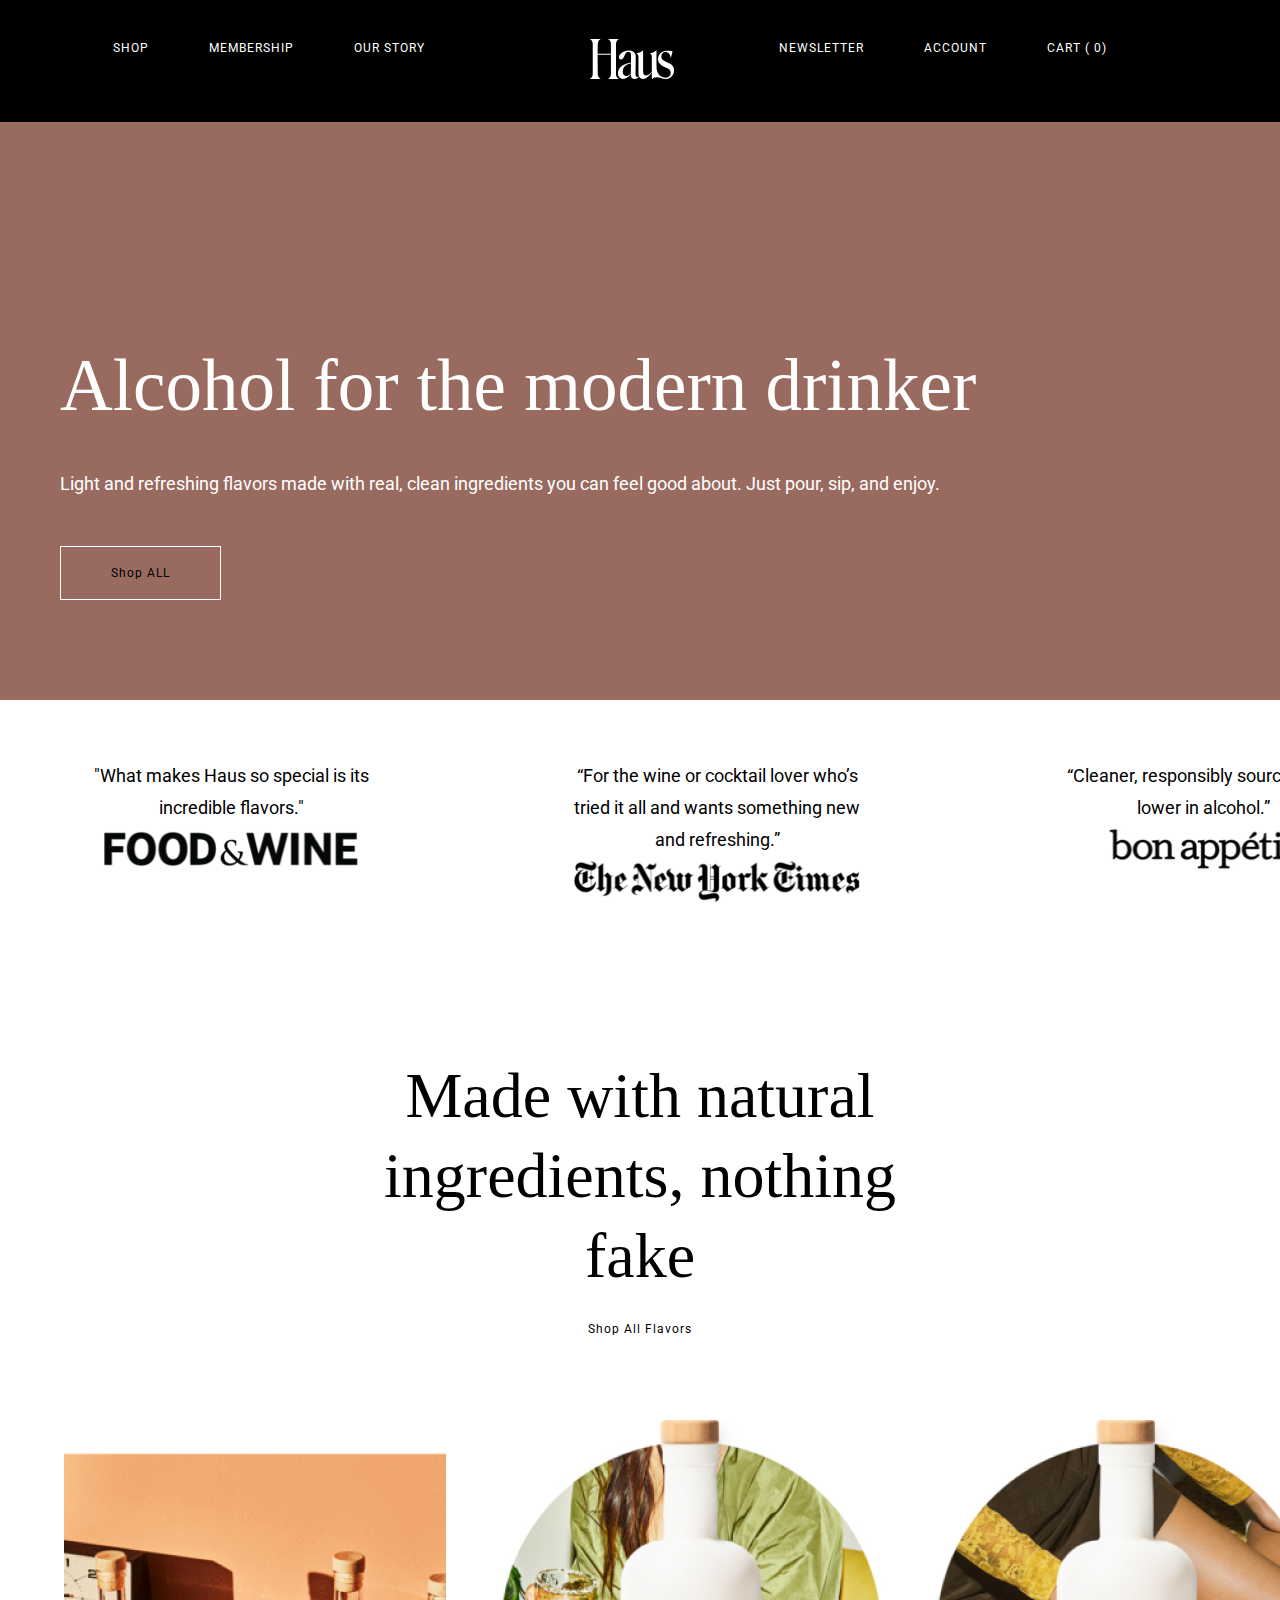
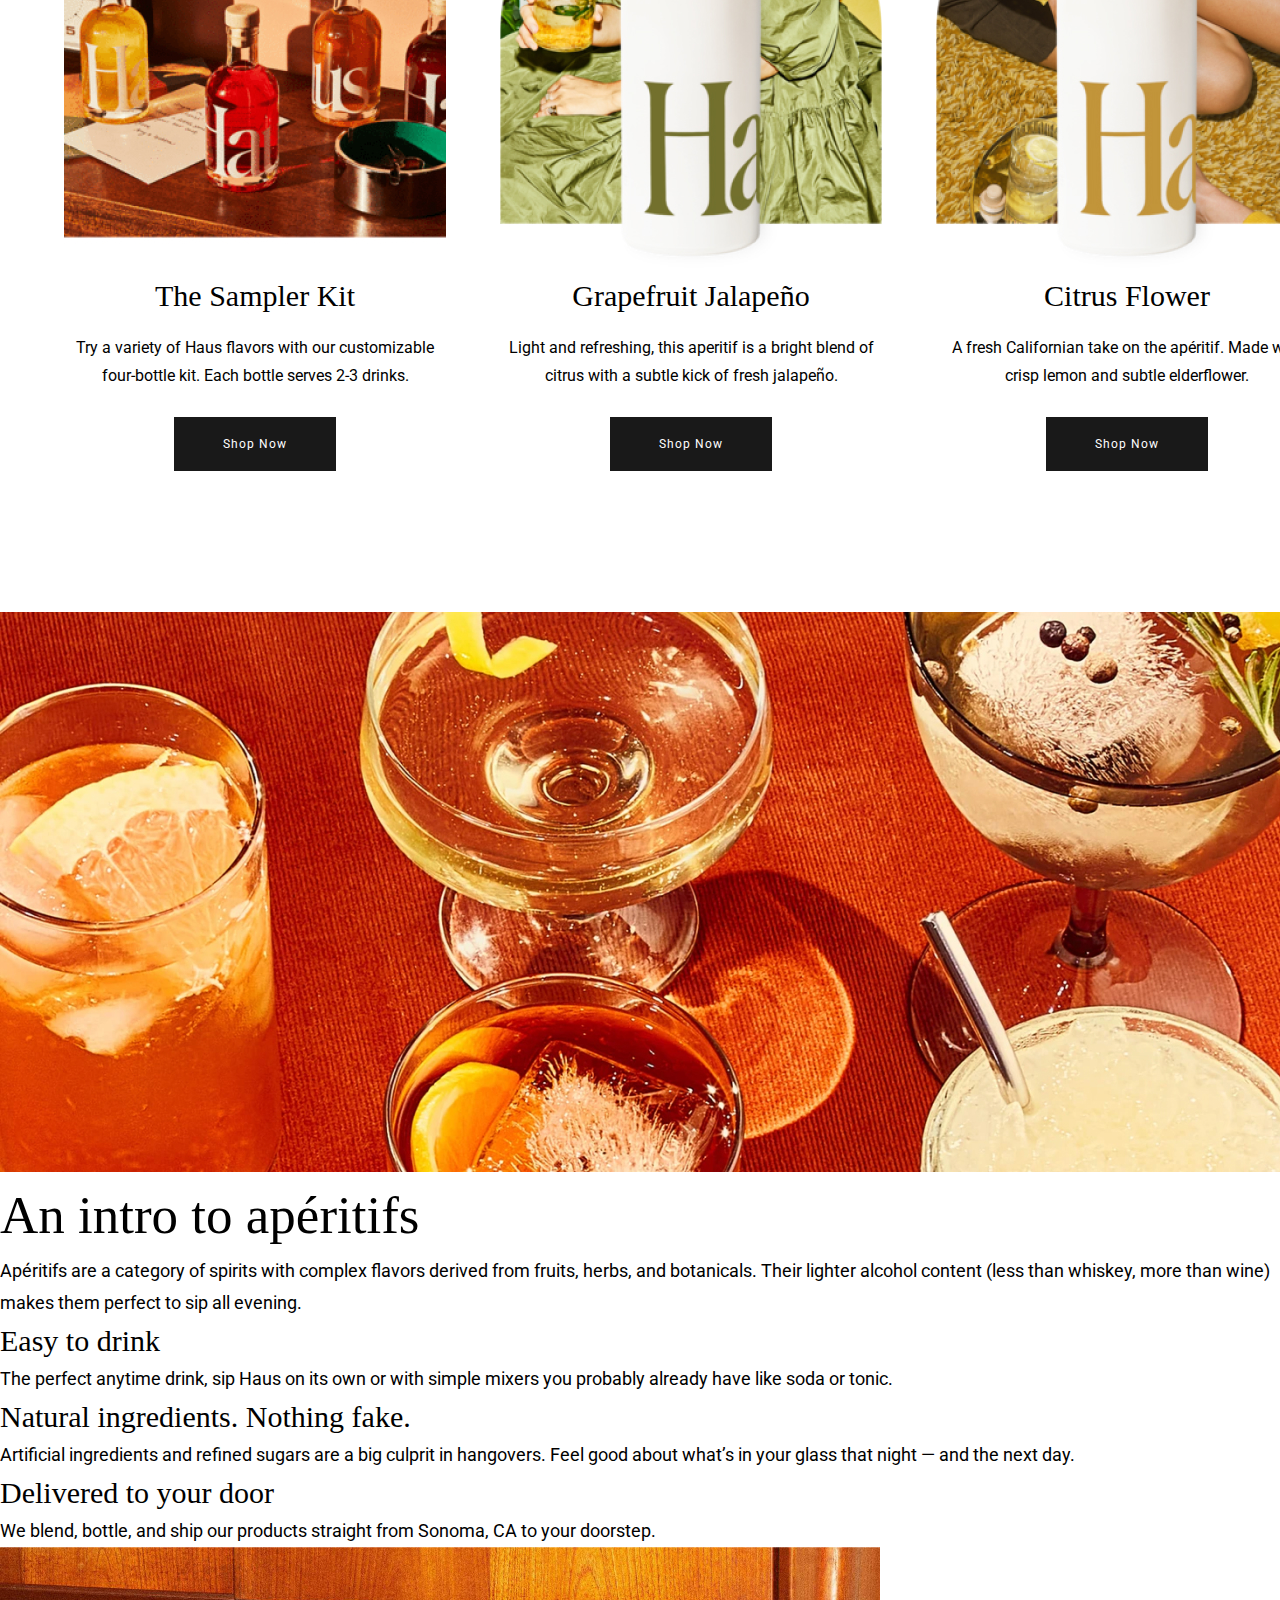
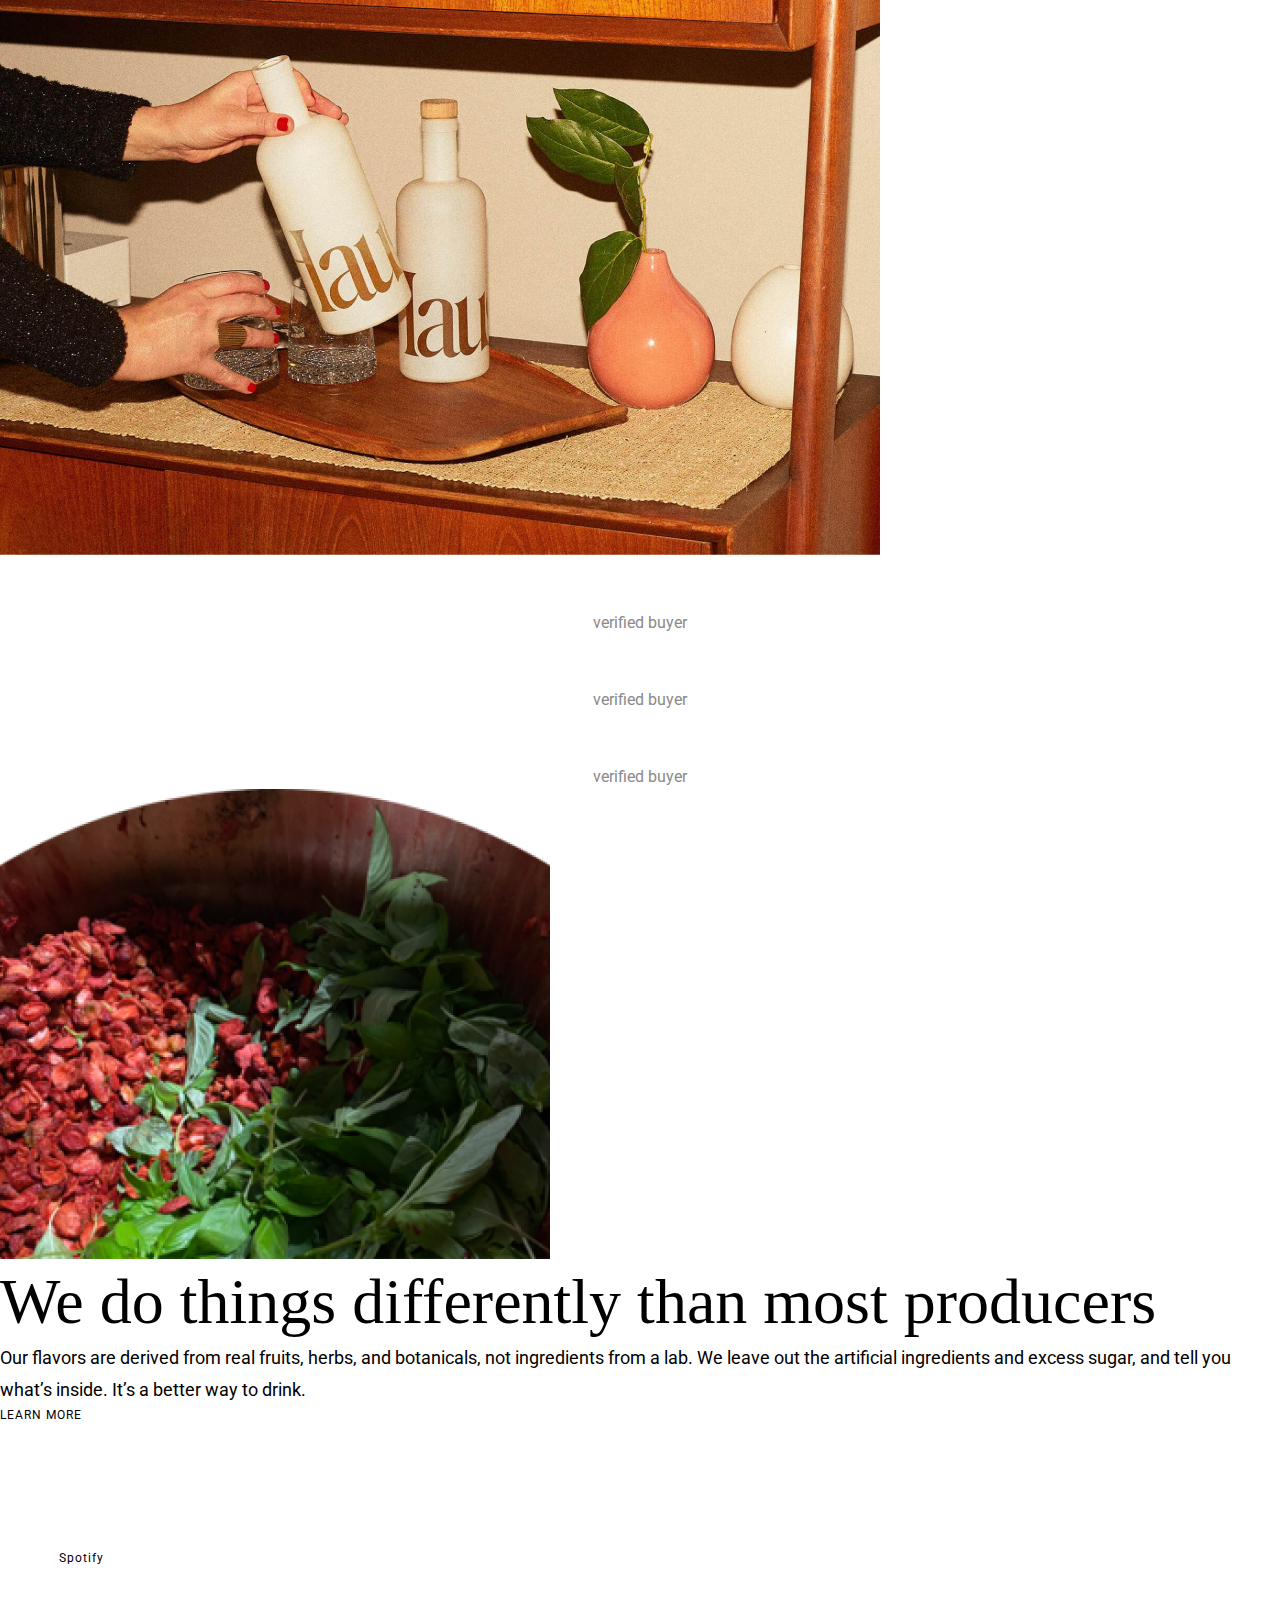
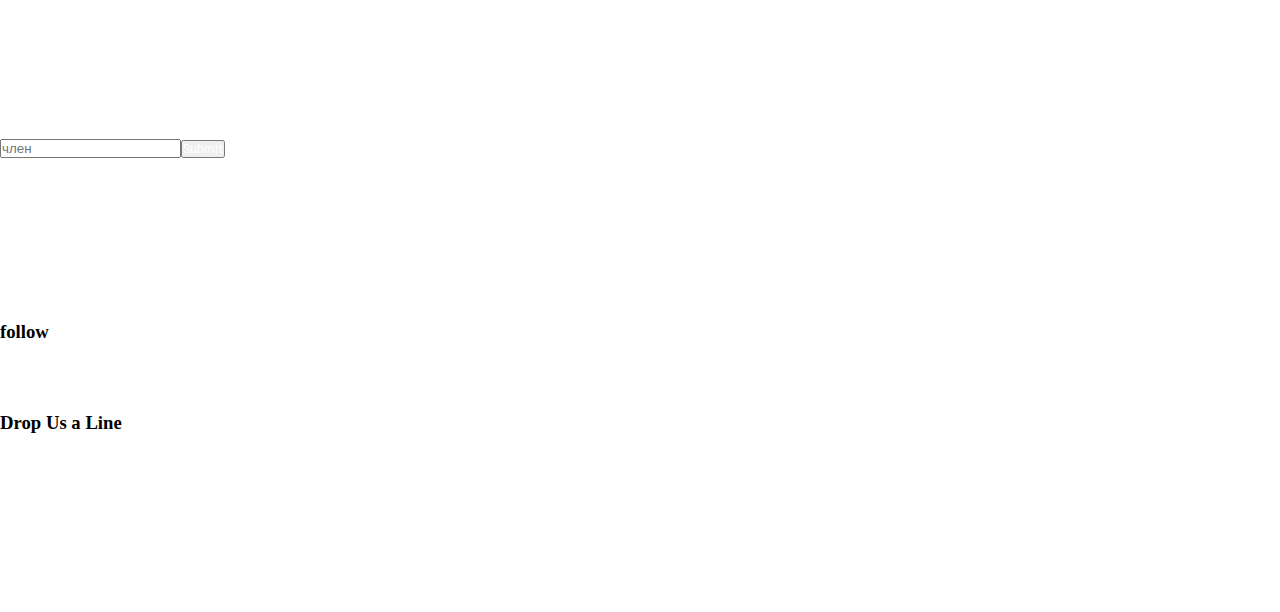
==== commit 67bfb8a2: "plus one section done" ====
--- a/index.html
+++ b/index.html
@@ -60,8 +60,10 @@
         </section>
 
         <section class="natural">
+            <div class="natural_upper_block">
             <h1 class="natural_title">Made with natural ingredients, nothing fake</h1>
             <p class="natural_text">Shop All Flavors</p>
+        </div>
             <div class="natural_block">
                 <ul class="natural_list">
                     <li class="natural_item">
--- a/css/styles.css
+++ b/css/styles.css
@@ -87,7 +87,6 @@
     margin-right: 186px;
 }
 
-
 .brands_text {
     font-family: Roboto;
     font-size: 18px;
@@ -99,23 +98,42 @@
 
 /* natural styles */
 
+.natural_upper_block {
+    padding: 106px 324px 82px 324px;
+}
+
 .natural_title {
     font-family: Liberation Serif;
     font-size: 64px;
     font-weight: 400;
     line-height: 80px;
     text-align: center;
+    color: #000000;
+    margin-bottom: 24px;    
+}
+
+.natural_text {
+    font-family: Roboto;
+    font-size: 12px;
+    font-weight: 400;
+    line-height: 18px;
+    letter-spacing: 1px;
+    text-align: center;
     color: #000000;    
 }
 
-.natural_text {
-    font-family: Roboto;
-    font-size: 12px;
-    font-weight: 400;
-    line-height: 18px;
-    letter-spacing: 1px;
-    text-align: center;
-    color: #000000;    
+.natural_list {
+    display: flex;
+    text-align: center;
+    padding: 0px 64px 141px 64px;
+}
+
+.natural_item {
+    margin-right: 54px;
+}
+
+.natural_item:last-child {
+    margin-right: 0;
 }
 
 .natural_sub_title {
@@ -124,7 +142,8 @@
     font-weight: 400;
     line-height: 44px;
     text-align: center;
-    color: #000000;    
+    color: #000000;
+    margin-bottom: 16px;  
 }
 
 .natural_sub_text {
@@ -133,7 +152,8 @@
     font-weight: 400;
     line-height: 28px;
     text-align: center;
-    color: #000000;    
+    color: #000000;
+    margin-bottom: 27px; 
 }
 
 .natural_btn {
@@ -145,7 +165,7 @@
     text-align: center;
     color: #FFFFFF;
     border: 1px solid #191919;
-    background-color: inherit;
+    background-color: #191919;
     padding: 19px 48px;
 }
 
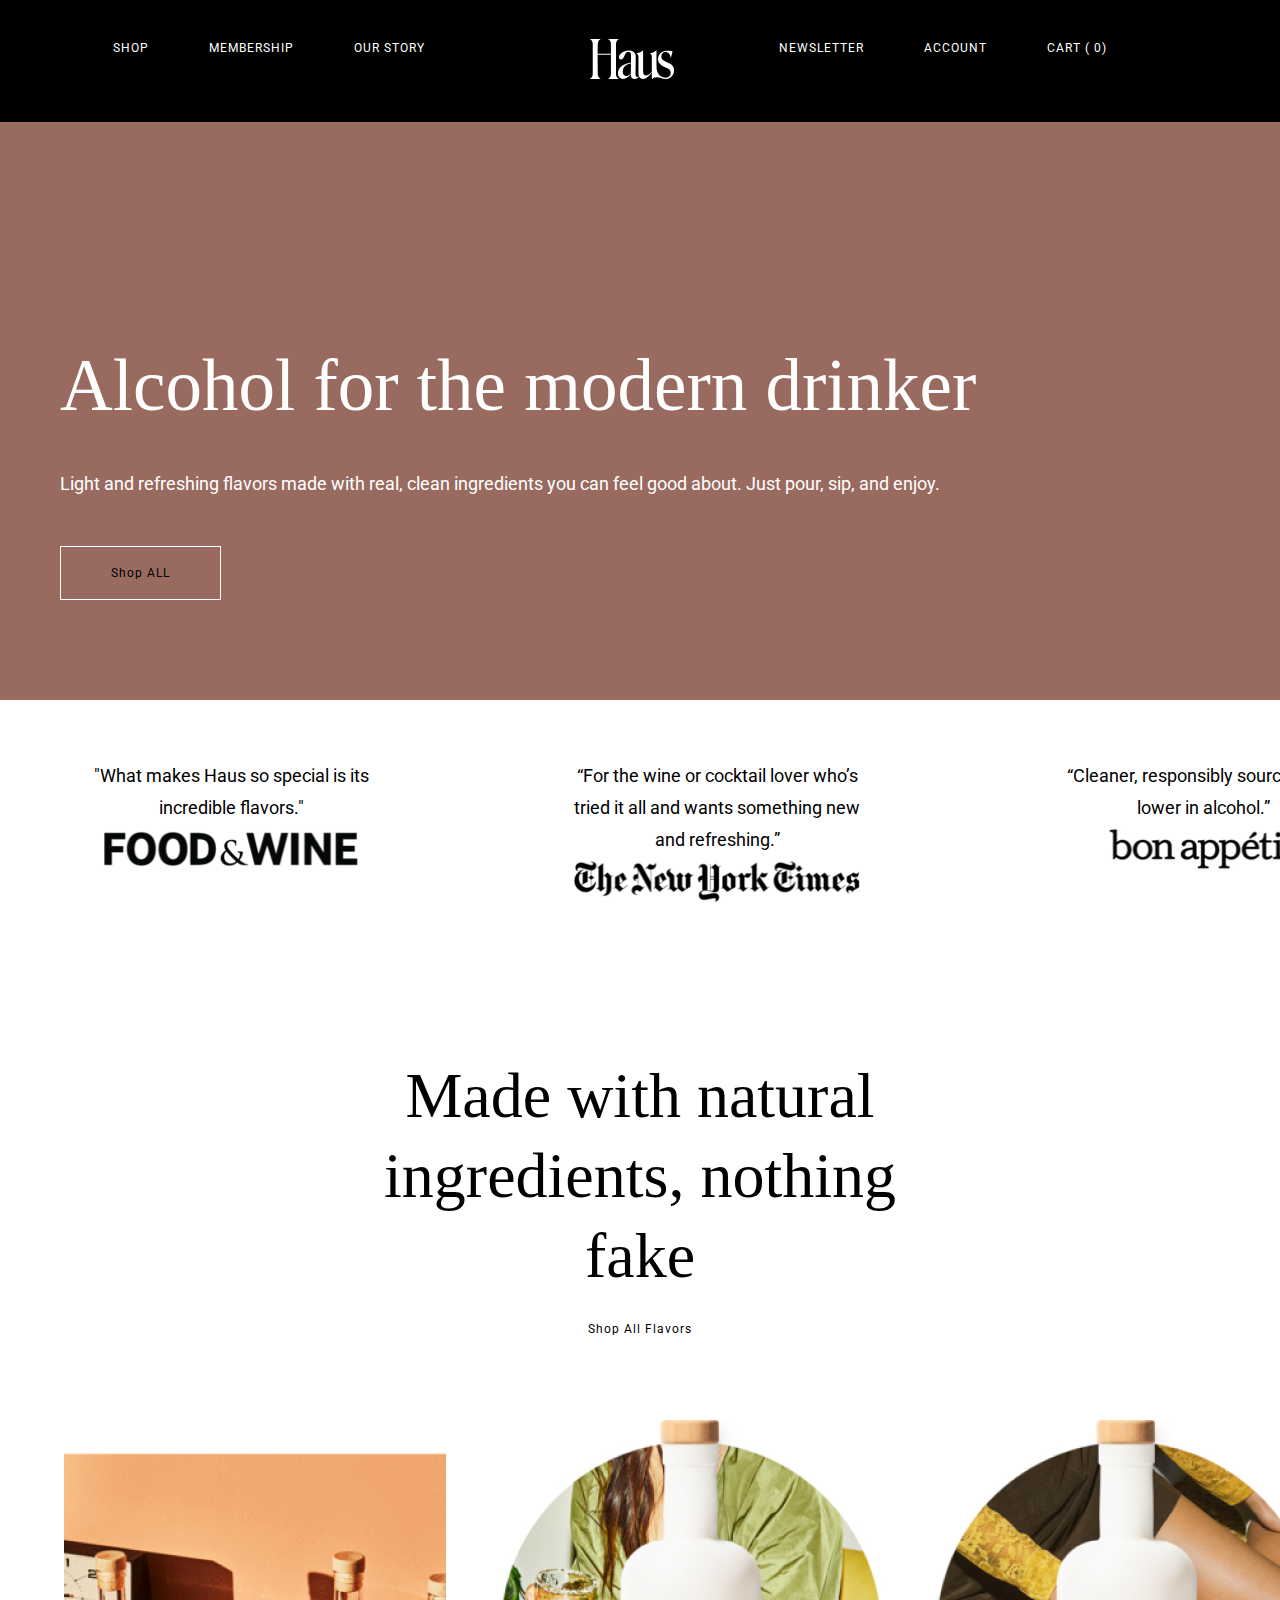
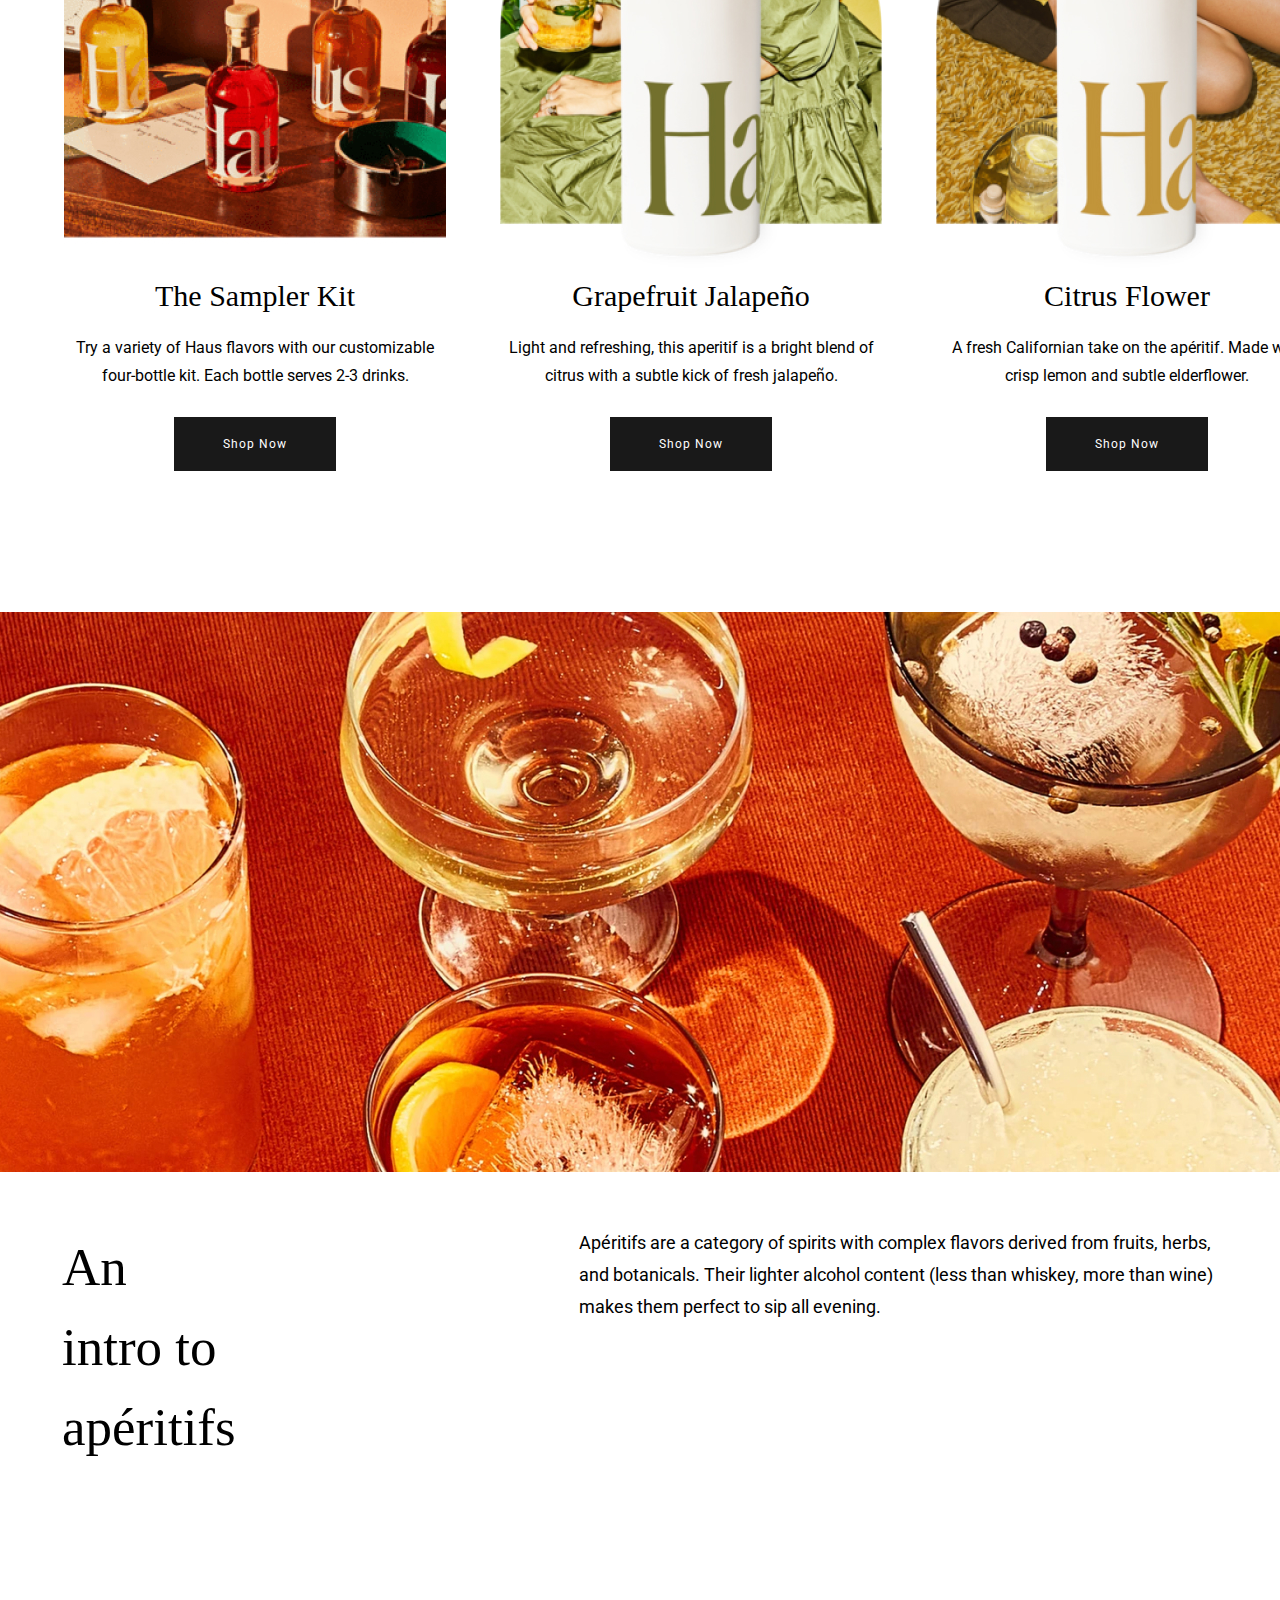
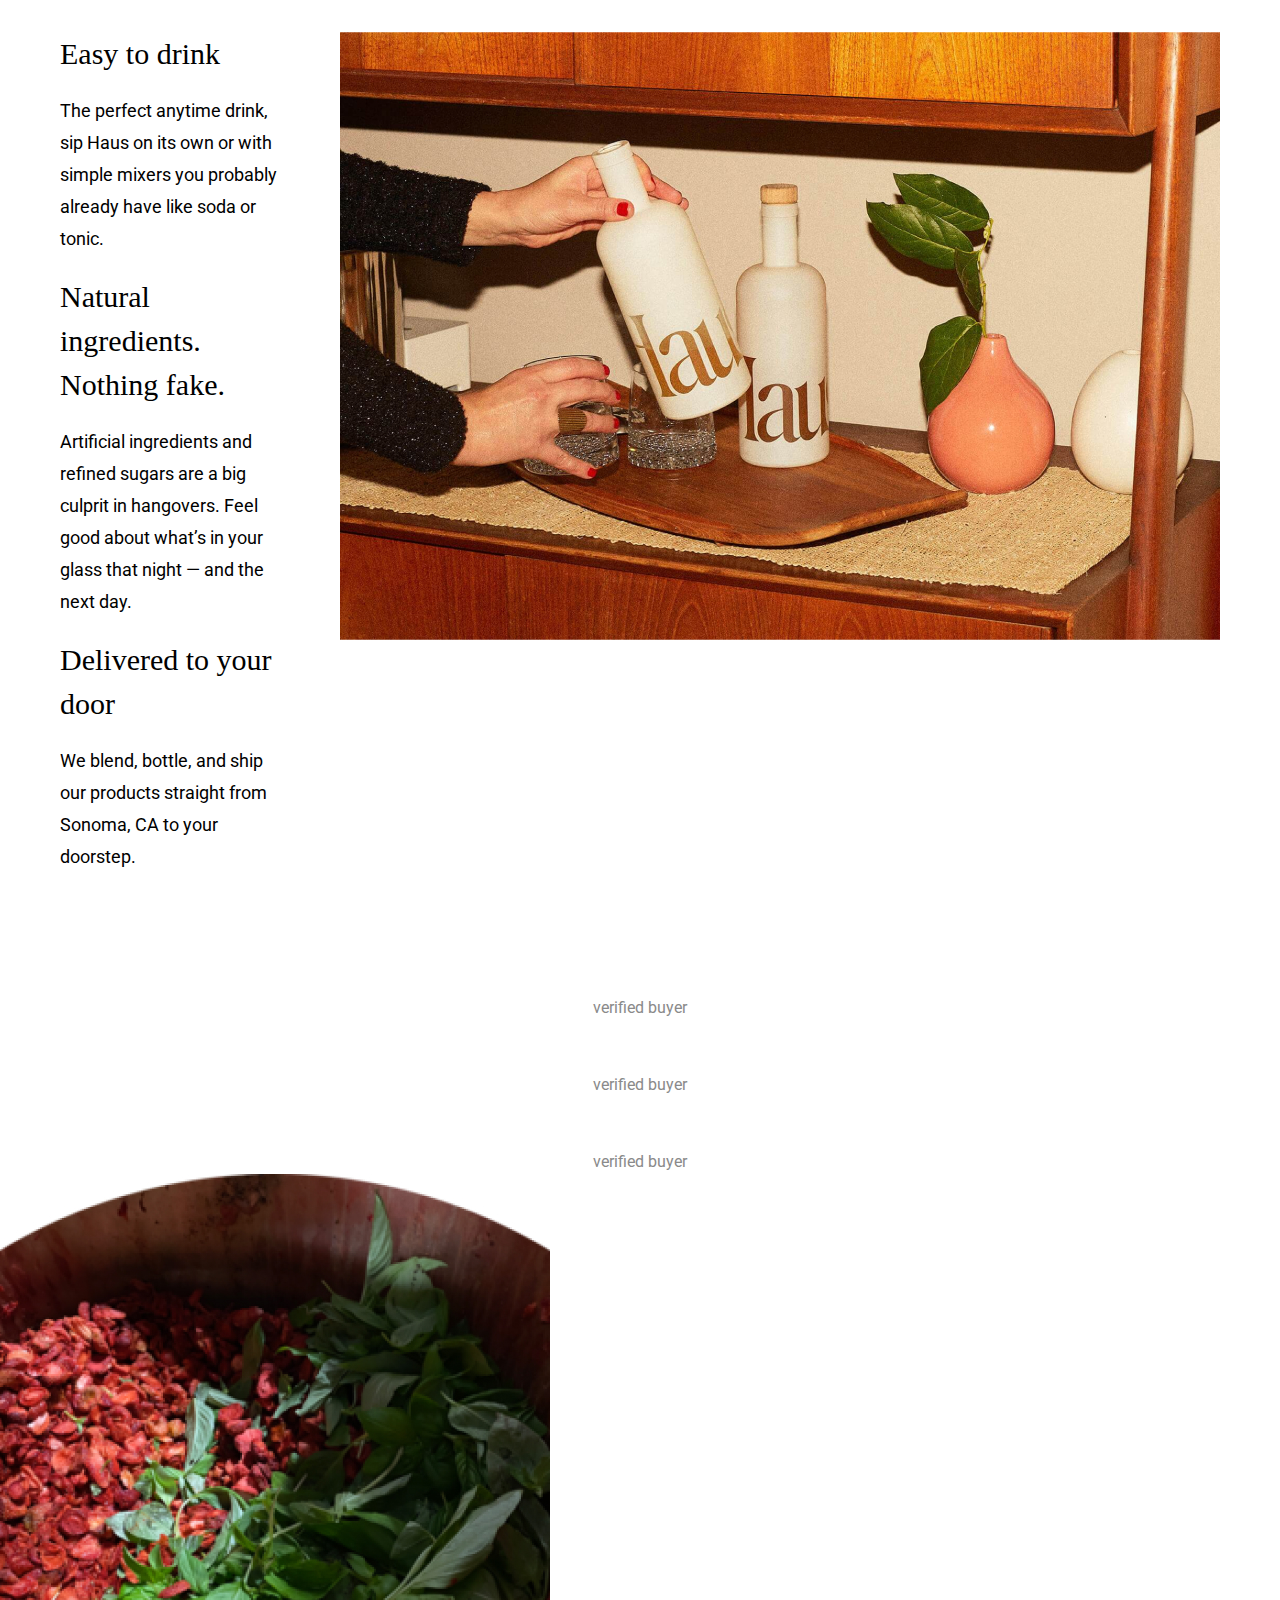
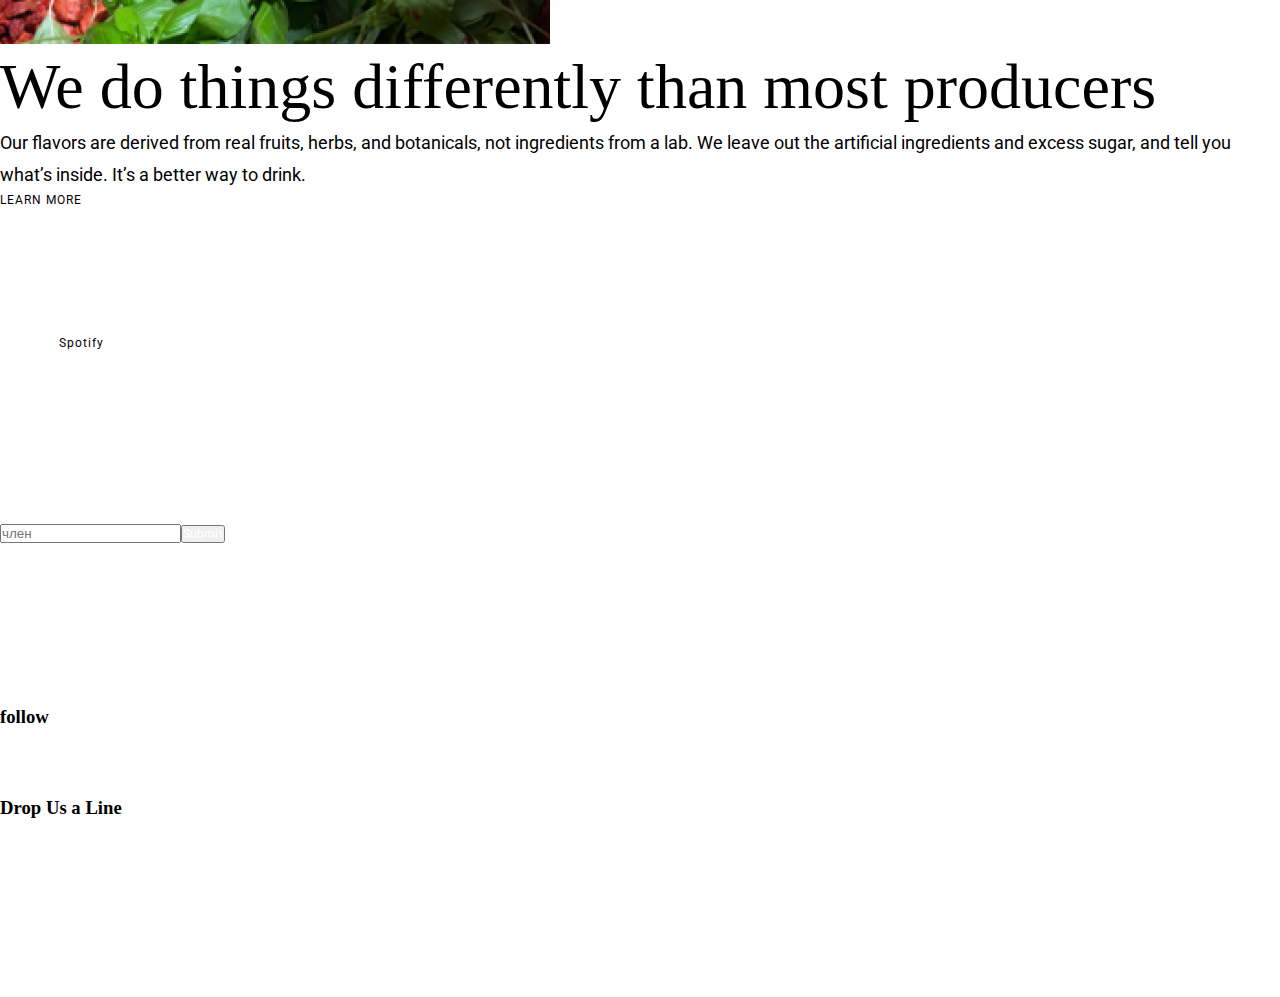
==== commit 55f66adb: "added more section" ====
--- a/index.html
+++ b/index.html
@@ -63,7 +63,7 @@
             <div class="natural_upper_block">
             <h1 class="natural_title">Made with natural ingredients, nothing fake</h1>
             <p class="natural_text">Shop All Flavors</p>
-        </div>
+            </div>
             <div class="natural_block">
                 <ul class="natural_list">
                     <li class="natural_item">
@@ -117,7 +117,7 @@
                 </ul>
             </div>
             <div class="easy_right">
-                <img src="./images/easy.jpg" alt="" class="easy_image">
+                <img src="./images/easy.jpg" alt="photo" class="easy_image">
             </div>
         </section>
 
--- a/css/styles.css
+++ b/css/styles.css
@@ -171,6 +171,16 @@
 
 /* lemonade styles */
 
+.lemonade_block {
+    display: flex;
+    justify-content: center;
+}
+
+.lemonade_text_block {
+    display: flex;
+    padding: 55px 62px 105px 62px;
+}
+
 .lemonade_title {
     font-family: Liberation Serif;
     font-size: 53px;
@@ -178,6 +188,7 @@
     line-height: 80px;
     text-align: left;
     color: #000000;
+    margin-right: 343px;
 }
 
 .lemonade_text {
@@ -191,13 +202,23 @@
 
 /* easy styles */
 
+.easy {
+    display: flex;
+    padding: 60px 60px 50px 60px;
+}
+
+.easy_item {
+    margin-right: 55px;
+}
+
 .easy_title {
     font-family: Liberation Serif;
     font-size: 30px;
     font-weight: 400;
     line-height: 44px;
     text-align: left;
-    color: #000000;    
+    color: #000000;
+    margin-bottom: 19px;  
 }
 
 .easy_text {
@@ -206,7 +227,8 @@
     font-weight: 400;
     line-height: 32px;
     text-align: left;
-    color: #000000;   
+    color: #000000;
+    margin-bottom: 20px; 
 }
 
 /* notes styles */
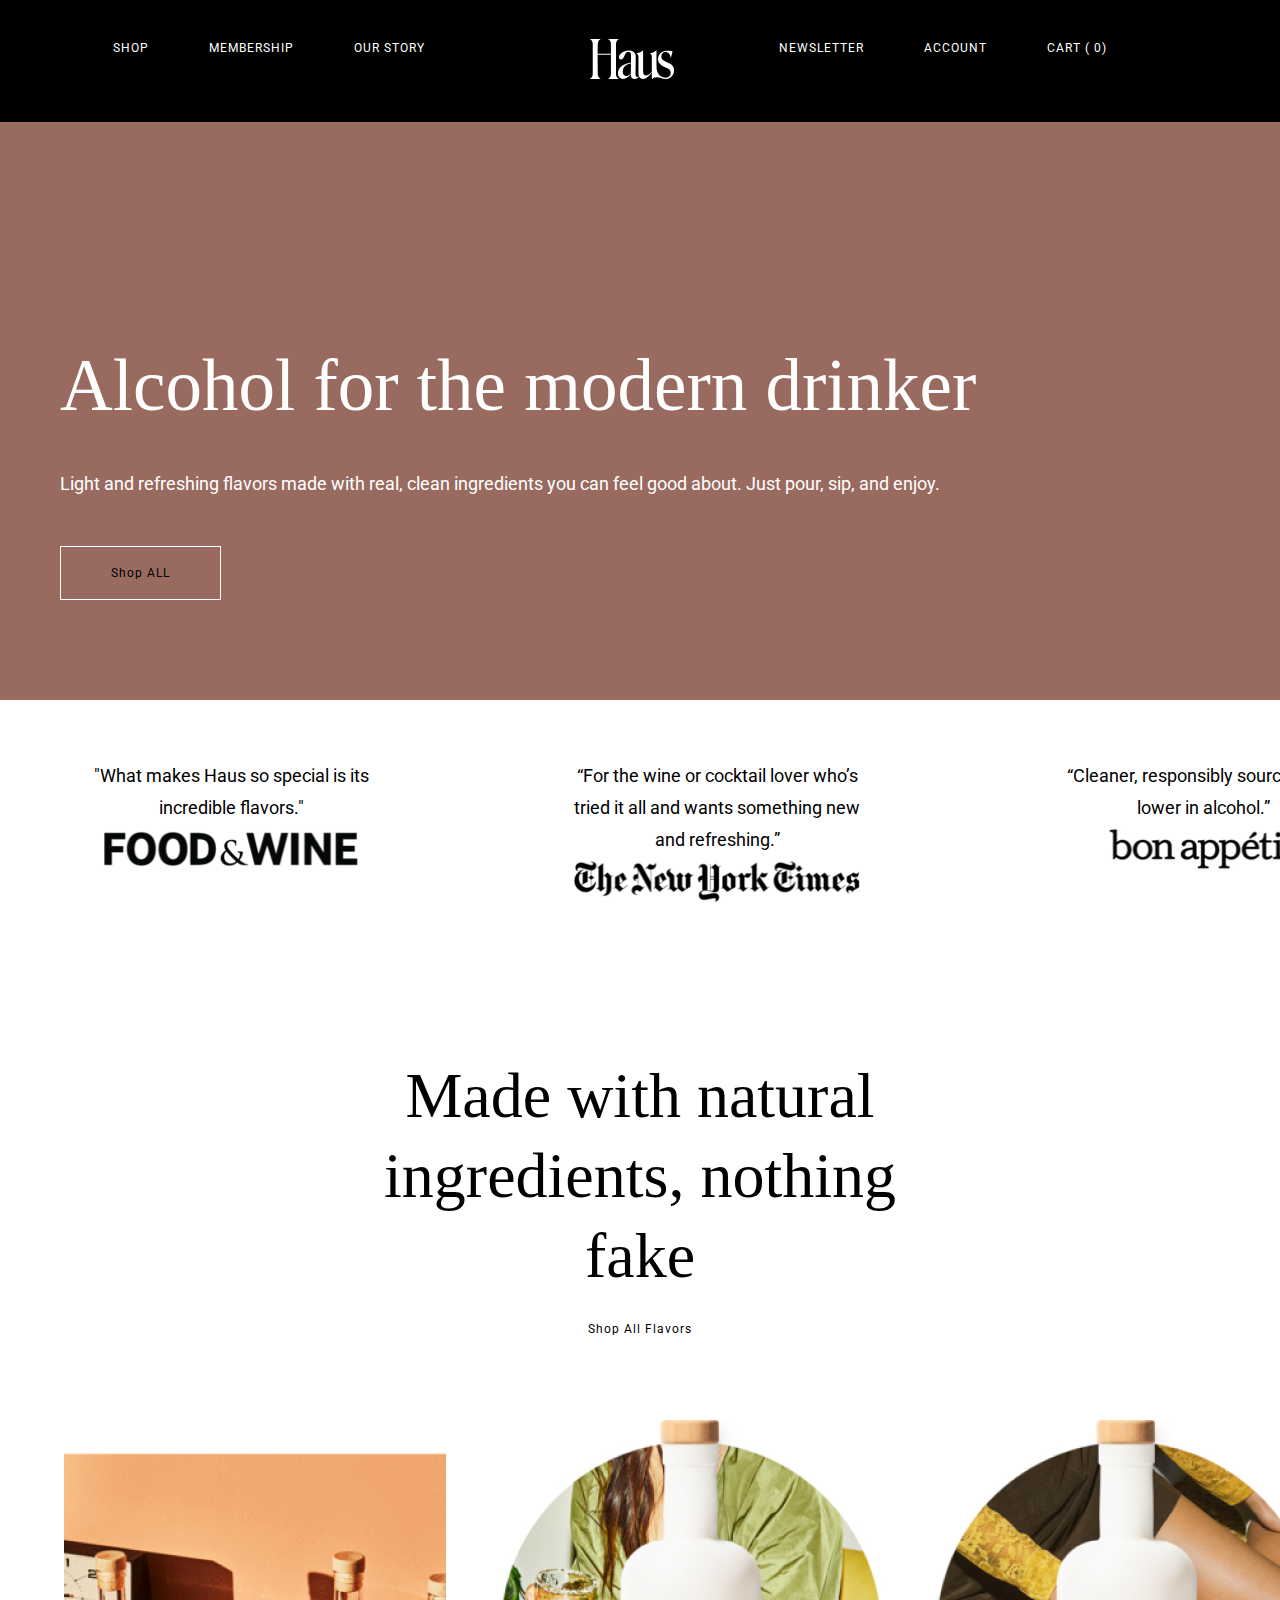
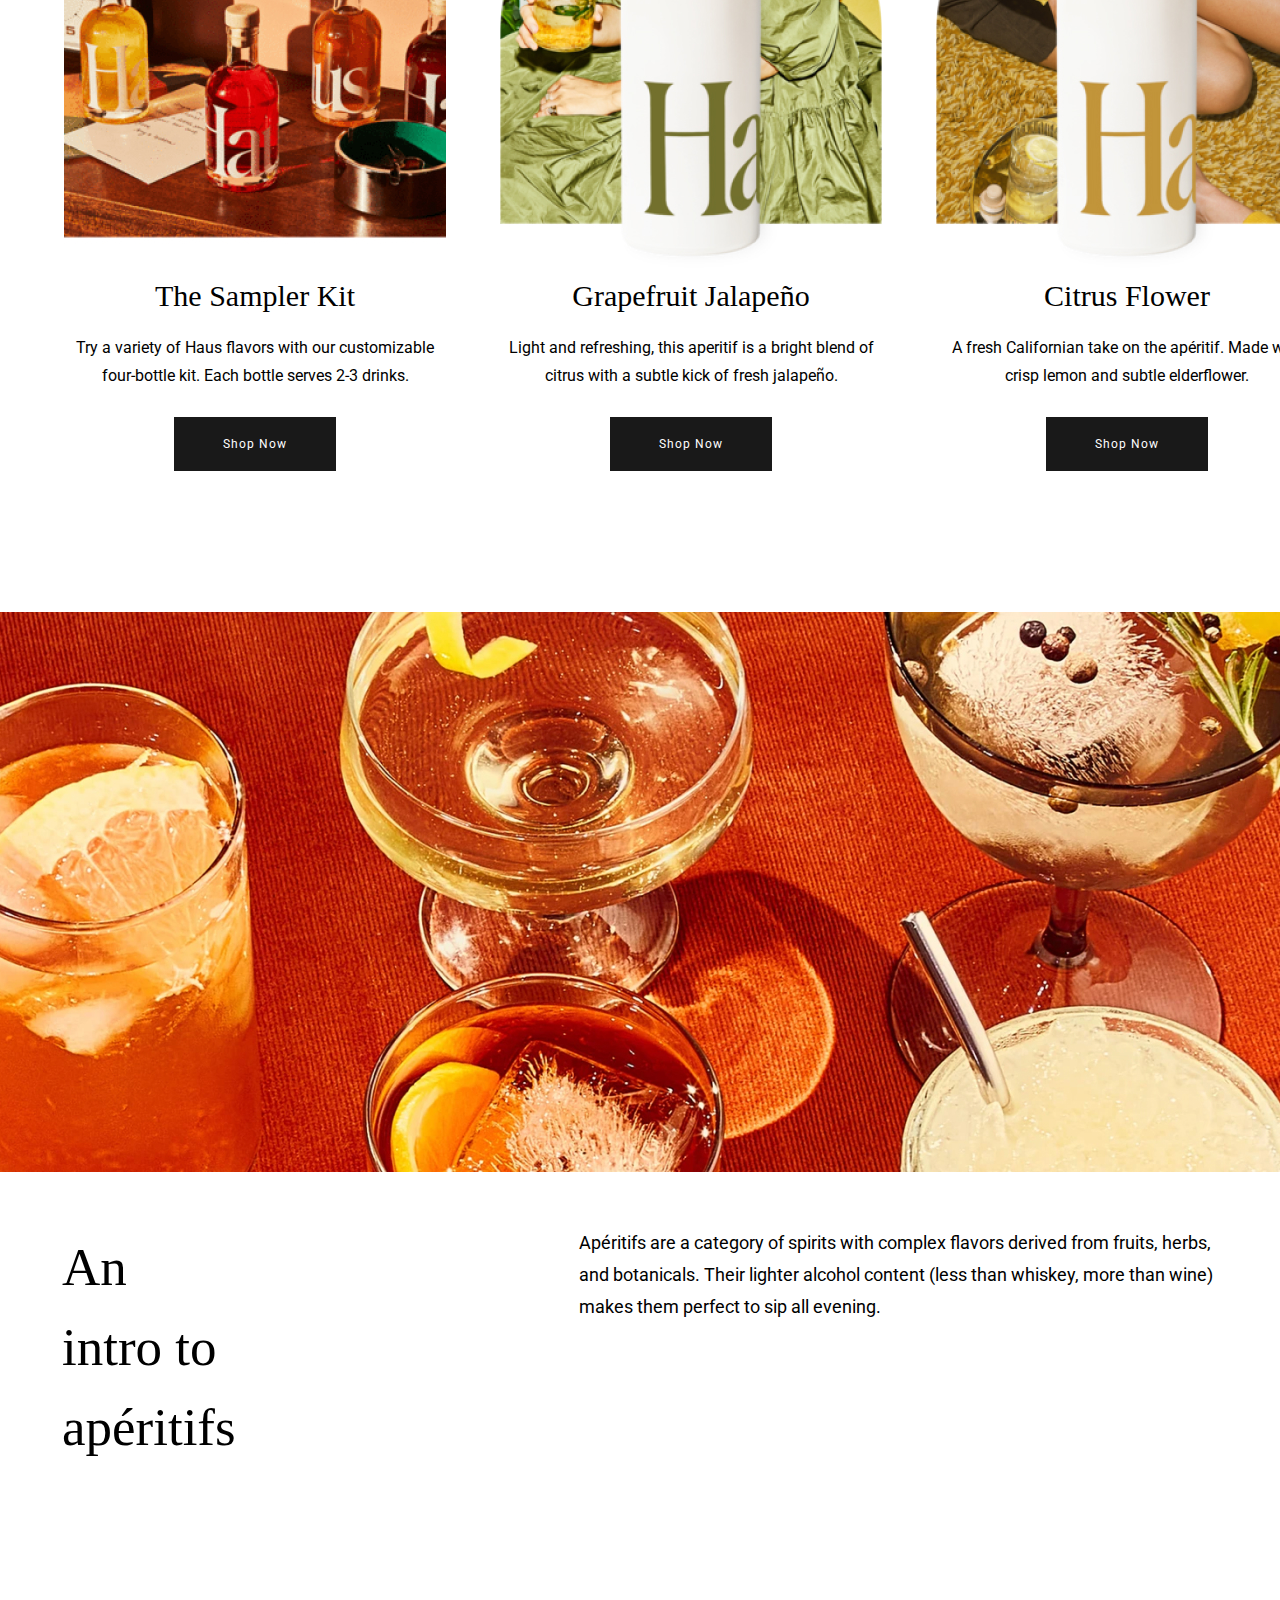
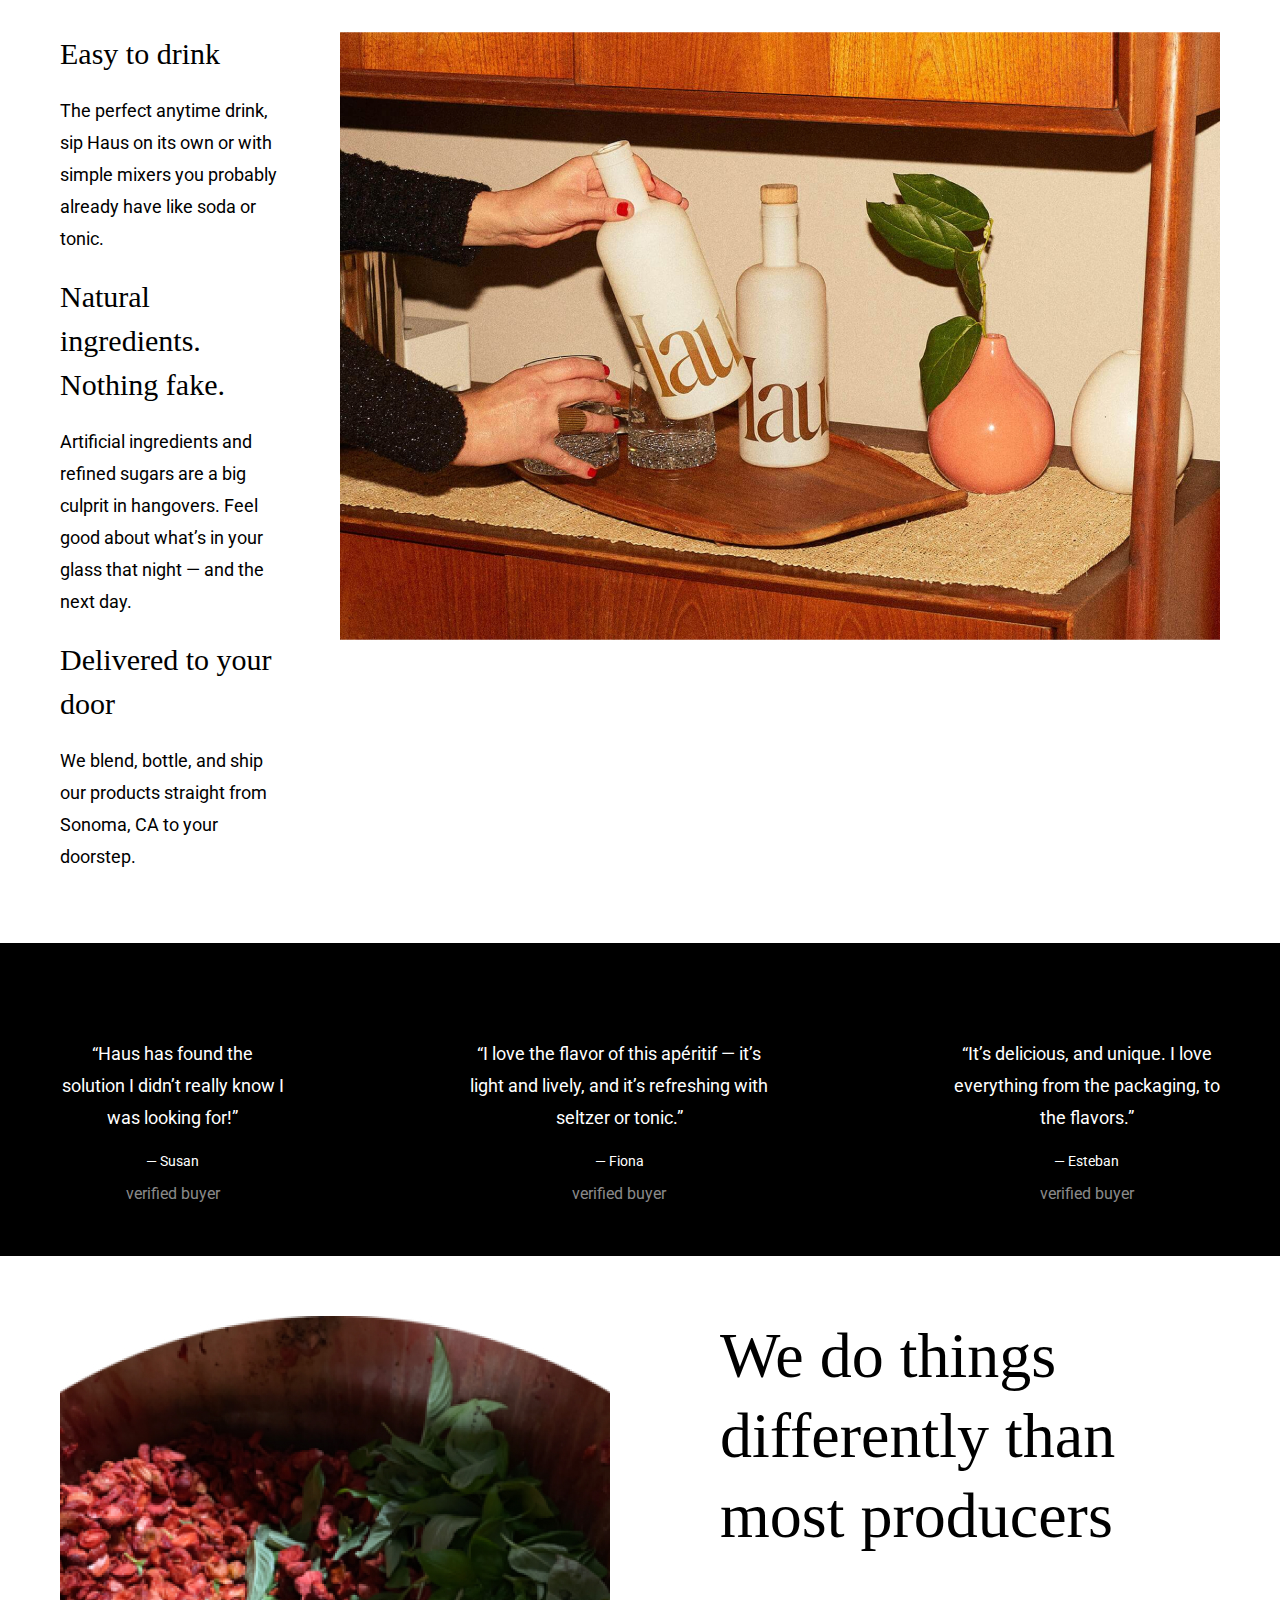
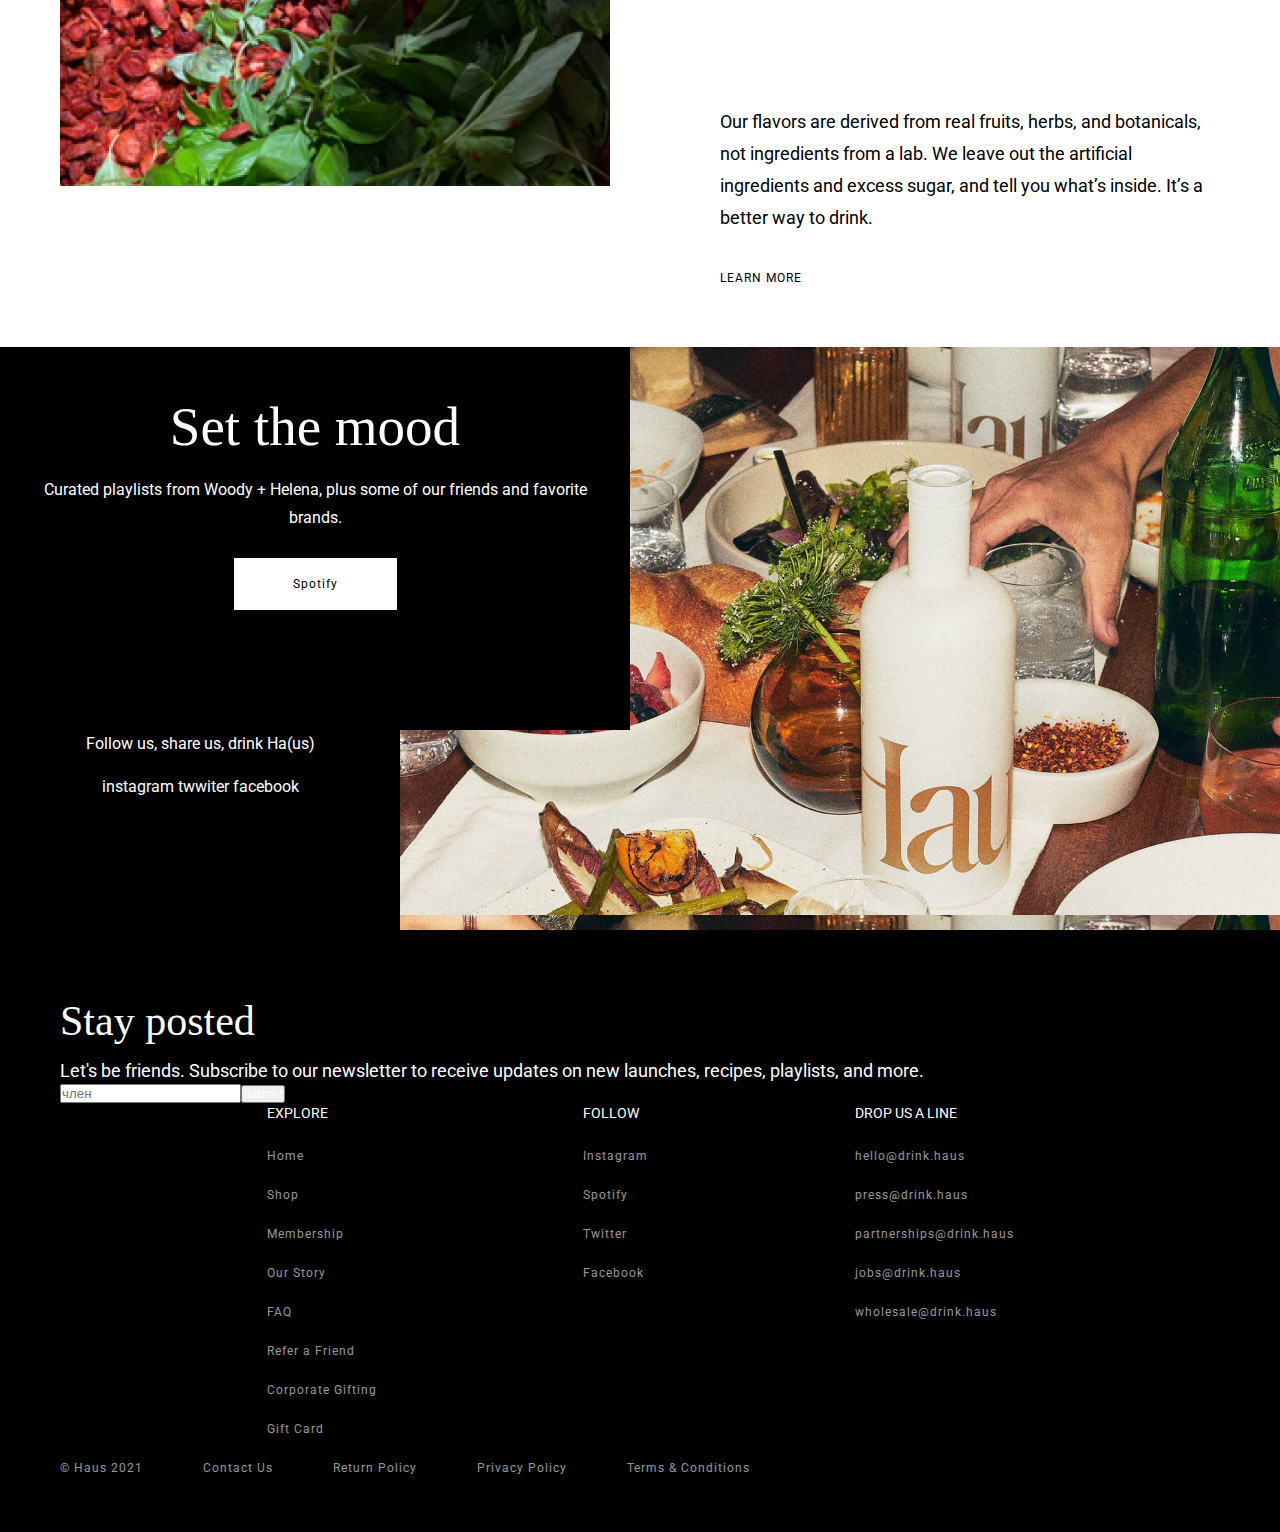
==== commit e9f715cf: "added almost everything" ====
--- a/index.html
+++ b/index.html
@@ -176,6 +176,7 @@
                 </div>
             </div>
 
+            <div class="footer_second_block">
             <div class="explore_block">
                 <h3 class="explore_title">Explore</h3>
                 <ul class="explore_list">
@@ -210,6 +211,7 @@
                     <li class="drop_item"><a href="" class="drop_link">wholesale@drink.haus</a></li>
                 </ul>
             </div>
+        </div>
 
             <div class="policy_block">
                 <ul class="policy_list">
--- a/css/styles.css
+++ b/css/styles.css
@@ -233,13 +233,32 @@
 
 /* notes styles */
 
+.notes {
+    background-color: #000000;
+    padding: 95px 60px 50px ;
+}
+
+.notes_list {
+    display: flex;
+    justify-content: center;
+}
+
+.notes_item {
+    margin-right: 179px;
+}
+
+.notes_item:last-child {
+    margin-right: 0;
+}
+
 .notes_upper_text {
     font-family: Roboto;
     font-size: 18px;
     font-weight: 400;
     line-height: 32px;
     text-align: center;
-    color: #FFFFFF;  
+    color: #FFFFFF; 
+    margin-bottom: 17px;
 }
 
 .notes_text {
@@ -249,6 +268,7 @@
     line-height: 21px;
     text-align: center;
     color: #FFFFFF;
+    margin-bottom: 10px;
 }
 
 .notes_sub_text {
@@ -257,18 +277,28 @@
     font-weight: 400;
     line-height: 24px;
     text-align: center;
-    color: #8A8A8A;    
+    color: #8A8A8A;   
 }
 
 /* producers styles */
 
+.producers {
+    display: flex;
+    padding: 60px;
+}
+
+.producers_left {
+    margin-right: 110px;
+}
+
 .producers_title {
     font-family: Liberation Serif;
     font-size: 64px;
     font-weight: 400;
     line-height: 80px;
     text-align: left;
-    color:#000000;  
+    color:#000000;
+    margin-bottom: 150px; 
 }
 
 .producers_text {
@@ -278,6 +308,7 @@
     line-height: 32px;
     text-align: left;
     color: #000000;
+    margin-bottom: 35px;
 }
 
 .producers_link {
@@ -292,13 +323,26 @@
 
 /* mood styles */
 
+.mood {
+    background-image: url(/images/mood.jpg);
+}
+
+.mood_block {
+    background-color: #000000;
+    width: 550px;
+    height: 303px;
+    text-align: center;
+    padding: 40px;
+}
+
 .mood_title {
     font-family: Liberation Serif;
     font-size: 55px;
     font-weight: 400;
     line-height: 80px;
     text-align: center;
-    color: #FFFFFF;    
+    color: #FFFFFF;
+    margin-bottom: 9px;   
 }
 
 .mood_text {
@@ -307,7 +351,8 @@
     font-weight: 400;
     line-height: 28px;
     text-align: center;
-    color: #FFFFFF;    
+    color: #FFFFFF;
+    margin-bottom: 26px;    
 }
 
 .mood_btn {
@@ -319,29 +364,46 @@
     text-align: center;
     color: #000000;
     border: 1px solid #FFFFFF;
-    background-color: inherit;
+    background-color: #FFFFFF;
     padding: 18px 58px; 
 }
 
+.mood_bottom_block {
+    background-color: #000000;
+    width: 400px;
+    height: 200px;
+    text-align: center;
+}
+
 .mood_sub_text {
     font-family: Roboto;
     font-size: 16px;
     font-weight: 400;
     line-height: 28px;
     text-align: center;
-    color: #FFFFFF;    
-}
-
+    color: #FFFFFF; 
+    margin-bottom: 15px;
+}
 .mood_link {
     font-family: Roboto;
     font-size: 16px;
     font-weight: 400;
     line-height: 28px;
     text-align: center;
-    color: #FFFFFF;    
+    color: #FFFFFF; 
 }
 
 /* footer styles */
+
+.footer {
+    background-color: #000000;
+    padding: 55px 60px 55px 60px;
+}
+
+.footer_second_block {
+    display: flex;
+    justify-content:space-evenly;
+}
 
 .stay_title {
     font-family: Liberation Serif;
@@ -371,6 +433,11 @@
     color: #FFFFFF;
 }
 
+.explore_title, .follow_title, .drop_title {
+    text-transform: uppercase;
+    margin-bottom: 23.5px;
+}
+
 .explore_title {
     font-family: Roboto;
     font-size: 14px;
@@ -380,6 +447,10 @@
     color: #FFFFFF;
 }
 
+.explore_item, .follow_item, .drop_item {
+    margin-bottom: 21px;
+}
+
 .explore_link {
     font-family: Roboto;
     font-size: 12px;
@@ -390,6 +461,15 @@
     color: #FFFFFF99;
 }
 
+.follow_title {
+    font-family: Roboto;
+    font-size: 14px;
+    font-weight: 400;
+    line-height: 21px;
+    text-align: left;
+    color: #FFFFFF  ;
+}
+
 .follow_link {
     font-family: Roboto;
     font-size: 12px;
@@ -400,6 +480,15 @@
     color: #FFFFFF99;
 }
 
+.drop_title {
+    font-family: Roboto;
+    font-size: 14px;
+    font-weight: 400;
+    line-height: 21px;
+    text-align: left;
+    color: #FFFFFF;  
+}
+
 .drop_link {
     font-family: Roboto;
     font-size: 12px;
@@ -410,6 +499,18 @@
     color: #FFFFFF99;
 }
 
+.policy_list {
+    display: flex;
+}
+
+.policy_item {
+    margin-right: 60px;
+}
+
+.policy_item:last-child {
+    margin-right: 0;
+}
+
 .policy_link {
     font-family: Roboto;
     font-size: 12px;
